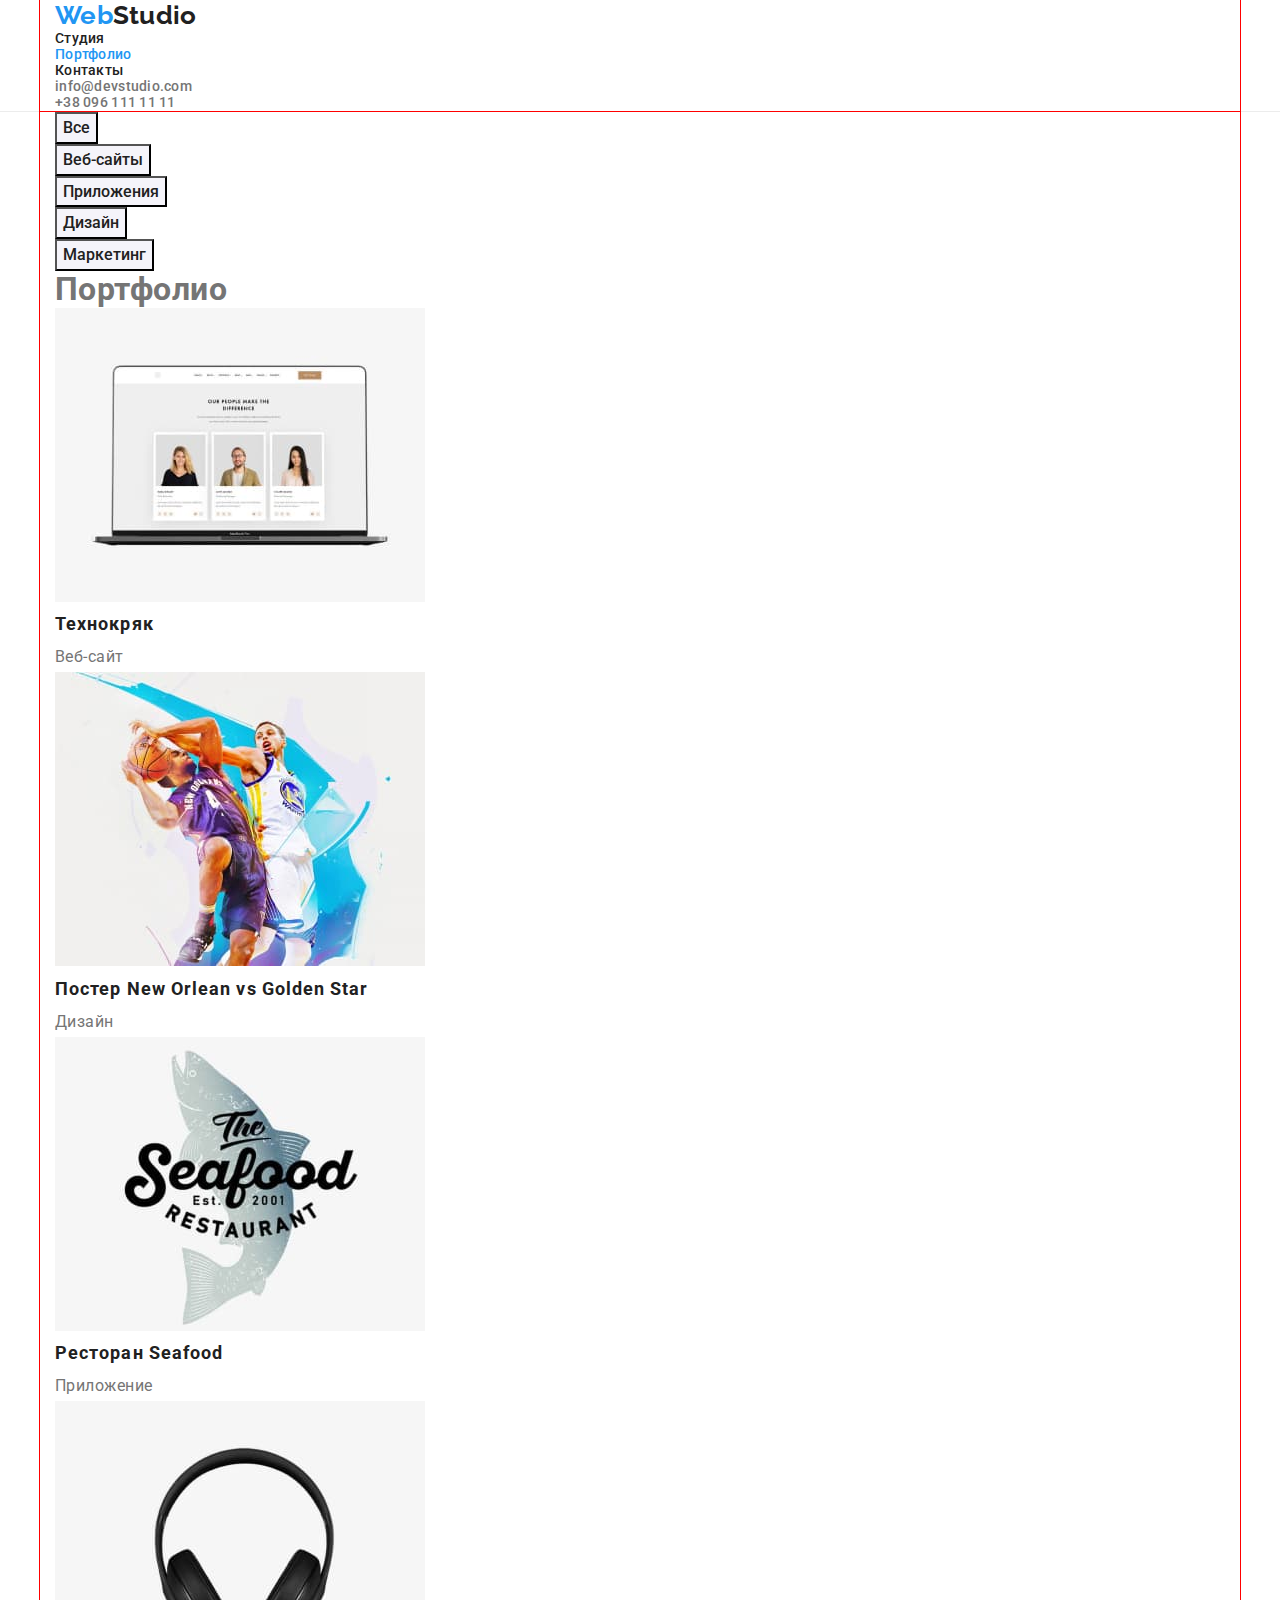
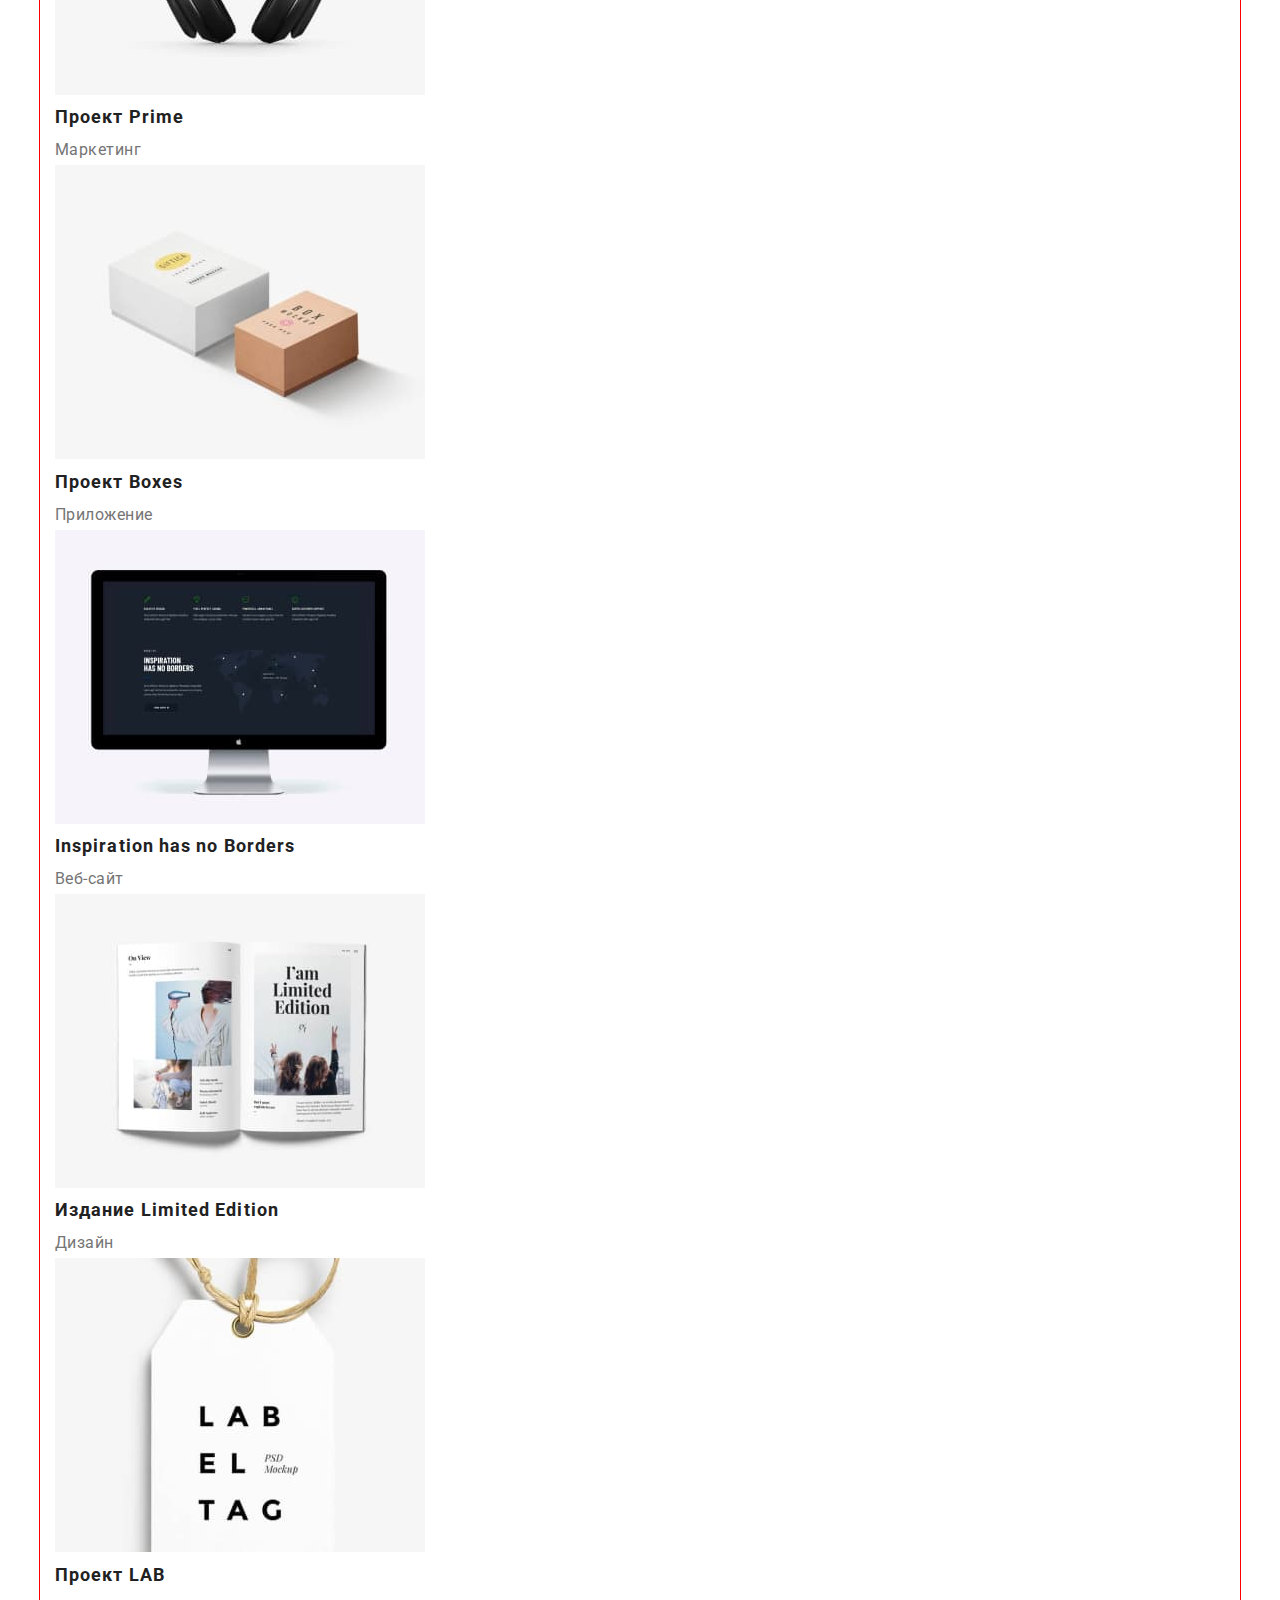
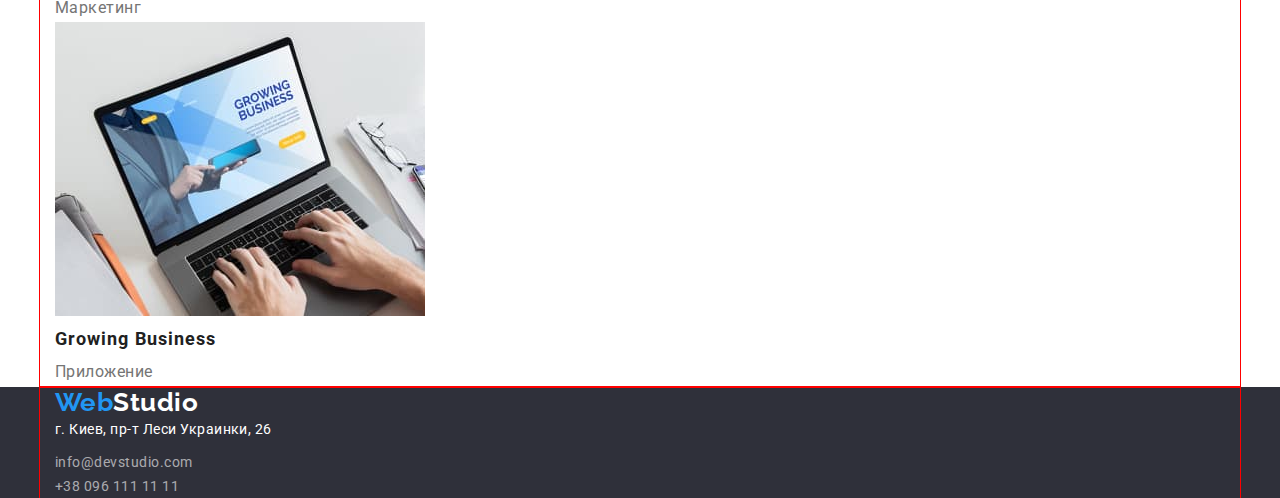
==== portfolio.html @ 559baa10 "создал репозиторий для дз 3" ====
<!DOCTYPE html>
<html lang="ru">

<head>
    <meta charset="UTF-8">
    <meta http-equiv="X-UA-Compatible" content="IE=edge">
    <meta name="viewport" content="width=device-width, initial-scale=1.0">
    <title>WebStudio</title>
    <link href="https://fonts.googleapis.com/css2?family=Raleway:wght@700&family=Roboto:wght@400;500;700;900&display=swap"
        rel="stylesheet" />
    <link rel="stylesheet" href="https://cdnjs.cloudflare.com/ajax/libs/modern-normalize/1.1.0/modern-normalize.min.css" />
    <link rel="stylesheet" href="./css/styles.css">
</head>

<body>
    <!-- Шапка страницы -->
    <header class="page-header">
        <div class="conteiner">
        <a href="./index.html" class="header__link--logo"><span class="color__text--logo">Web</span>Studio</a>
        <nav>
            <ul class="header-nav list">
                <li class="header-item"><a class="link" href="./index.html">Студия</a></li>
                <li class="header-item"><a class="link current" href="./portfolio.html">Портфолио</a></li>
                <li class="header-item"><a class="link" href="">Контакты</a></li>
            </ul>
        </nav>
        <ul class="contact list">
            <li><a class="link" href="mailto:info@devstudio.com">info@devstudio.com</a></li>
            <li><a class="link" href="tel+380961111111">+38 096 111 11 11</a></li>
        </ul>
        </div>
    </header>
    <!-- Уникальный контент страницы -->
    <main>
        <section class="project-filter">
            <div class="conteiner">
            <ul class="filter-button list">
                <li><button type="button">Все</button></li>
                <li><button type="button">Веб-сайты</button></li>
                <li><button type="button">Приложения</button></li>
                <li><button type="button">Дизайн</button></li>
                <li><button type="button">Маркетинг</button></li>
            </ul>
            <ul class="project-cards list">
                <!--Скрытый заголовок-->
                <h1 class="hidden-title">Портфолио</h1>
                <li>
                    <a class="project-card-link" href="//"><img src="./images/portfolio/img.jpg" alt="ноубук и фото сотрудников" width="370"/>
                    <h2 class="project-cards-title">Технокряк</h2>
                    <p class="project-cards-text">Веб-сайт</p>
                    </a>
                </li>
                <li>
                    <a class="project-card-link" href="//"><img src="./images/portfolio/img-2.jpg" alt="баскетбольный мяч и игроки" width="370"/>
                    <h2 class="project-cards-title">Постер New Orlean vs Golden Star</h2>
                    <p class="project-cards-text">Дизайн</p>
                    </a>
                </li>
                <li>
                    <a class="project-card-link" href="//"><img src="./images/portfolio/img-3.jpg" alt="Рыба и текст" width="370" />
                    <h2 class="project-cards-title">Ресторан Seafood</h2>
                    <p class="project-cards-text">Приложение</p>
                    </a>
                </li>
                <li>
                    <a class="project-card-link" href="//"><img src="./images/portfolio/img-4.jpg" alt="Наушники" width="370" />
                    <h2 class="project-cards-title">Проект Prime</h2>
                    <p class="project-cards-text">Маркетинг</p>
                    </a>
                </li>
                <li>
                    <a class="project-card-link" href="//"><img src="./images/portfolio/img-5.jpg" alt="Белая и коричневая коробки" width="370" />
                    <h2 class="project-cards-title">Проект Boxes</h2>
                    <p class="project-cards-text">Приложение</p>
                    </a>
                </li>
                <li>
                    <a class="project-card-link" href="//"><img src="./images/portfolio/img-6.jpg" alt="Моноблок" width="370" />
                    <h2 class="project-cards-title">Inspiration has no Borders</h2>
                    <p class="project-cards-text">Веб-сайт</p>
                    </a>
                </li>
                <li>
                    <a class="project-card-link" href="//"><img src="./images/portfolio/img-7.jpg" alt="Журнал" width="370" />
                    <h2 class="project-cards-title">Издание Limited Edition</h2>
                    <p class="project-cards-text">Дизайн</p>
                    </a>
                </li>
                <li>
                    <a class="project-card-link" href="//"><img src="./images/portfolio/img-8.jpg" alt="Бирка" width="370" />
                    <h2 class="project-cards-title">Проект LAB</h2>
                    <p class="project-cards-text">Маркетинг</p>
                    </a>
                </li>
                <li>
                    <a class="project-card-link" href="//"><img src="./images/portfolio/img-9.jpg" alt="Человек работает за ноутбуком" width="370" />
                    <h2 class="project-cards-title">Growing Business</h2>
                    <p class="project-cards-text">Приложение</p>
                    </a>
                </li>
                </ul>
            </div>
        </section>
    </main>
    <!-- Подвал страницы -->
    <footer class="page-footer">
        <div class="conteiner">
        <a href="/" class="footer__link--logo"><span class="color__text--logo">Web</span>Studio</a>
        <address>
            <ul class="footer-contact list">
                <li><p class="footer-text">г. Киев, пр-т Леси Украинки, 26</p></li>
                <li><a class="link" href="mailto:info@devstudio.com">info@devstudio.com</a></li>
                <li><a class="link" href="tel+380961111111">+38 096 111 11 11</a></li>
            </ul>
            </div>
        </address>
    </footer>
</body>

</html>
---- css/styles.css ----
ul {
  padding: 0px;
  margin: 0px;
}
h1,
h2,
h3,
h4,
h5,
h6 {
  padding: 0px;
  margin: 0px;
}
p {
  padding: 0px;
  margin: 0px;
}
:root {
  --primery-text-color: #757575;
  --title-text-color: #212121;
  --accent-color: #2196f3;
  --hero-footer-bcg-color: #2f303a;
  --primery-bcg-color: #ffffff;
  --employees-bcg-color: #f5f4fa;
  --footer-contact-color: rgba(255, 255, 255, 0.6);
  --hero-button-hover-color: #188ce8;
}

.list {
  list-style: none;
}
/* Контейнер Центровочный */
.conteiner {
  margin-right: auto;
  margin-left: auto;
  width: 1200px;
  outline: 1px solid red;
  padding-right: 15px;
  padding-left: 15px;
}

/* Body */
body {
  color: var(--primery-text-color);
  background-color: var(--primery-bcg-color);
  font-family: "Roboto", sans-serif;
  letter-spacing: 0.03em;
}
/* Хедер */
.page-header {
  font-weight: 500;
  font-size: 14px;
  line-height: 1.14;
  letter-spacing: 0.02em;
  border-bottom: 1px solid #ececec;
}

/* Логотип */
.header__link--logo {
  color: var(--title-text-color);
  font-family: "Raleway", sans-serif;
  font-weight: 700;
  font-size: 26px;
  line-height: 1.19;
  text-decoration: none;
}

.color__text--logo {
  color: var(--accent-color);
}
.header__link--logo:hover,
.header__link--logo:focus {
  color: var(--accent-color);
}

/* Навигация сайта */

.header-nav .link {
  color: var(--title-text-color);
  text-decoration: none;
}

.header-nav .link:hover,
.header-nav .link:focus,
.header-nav .current {
  color: var(--accent-color);
}

/* Контакты */
.contact .link {
  color: var(--primery-text-color);
  text-decoration: none;
}

.contact .link:hover,
.contact .link:focus {
  color: var(--accent-color);
}

/* Секция Герой */
.hero {
  background-color: var(--hero-footer-bcg-color);
  text-align: center;
  padding-top: 200px;
  padding-bottom: 280px;
}

.hero-title {
  color: var(--primery-bcg-color);
  font-weight: 900;
  font-size: 44px;
  line-height: 1.36;
  letter-spacing: 0.06em;
  text-transform: uppercase;
  text-align: center;
  outline: 1px solid red;
  margin-top: 0;
  margin-bottom: 0;
  max-width: 696px;
  margin: 0 auto;
  margin-bottom: 30px;
}

/* Кнопка в Герое */
.hero-button {
  color: var(--primery-bcg-color);
  background-color: var(--accent-color);
  font-family: inherit;
  font-weight: 700;
  font-size: 16px;
  line-height: 1.87;
  letter-spacing: 0.06em;
}

.hero-button:hover,
.hero-button:focus {
  background-color: var(--hero-button-hover-color);
}

/* Секция наши преимущества  */
.advantage {
  color: var(--primery-text-color);
  background-color: var(--primery-bcg-color);
  padding-top: 94px;
  padding-bottom: 94px;
  outline: 2px solid tomato;
}

.advantage-hidden {
  display: none;
}

.advantage-title {
  color: var(--title-text-color);
  font-weight: 700;
  font-size: 14px;
  line-height: 1.14;
  text-transform: uppercase;
  margin-bottom: 10px;
}

.advantage-text {
  font-family: Roboto;
  font-size: 14px;
  line-height: 1.71;
}
/* Секция примеры работ */
.work-example {
  color: var(--primery-text-color);
  background-color: var(--primery-bcg-color);
  outline: 2px solid tomato;
  padding-top: 94px;
  padding-bottom: 94px;
}

.work-example-title {
  color: var(--title-text-color);
  font-weight: 700;
  font-size: 36px;
  line-height: 1.16;
  text-align: center;
  margin-bottom: 50px;
}

/* Секция сотрудники */
.employees {
  color: var(--primery-text-color);
  background-color: var(--employees-bcg-color);
  padding-top: 94px;
  padding-bottom: 94px;
  outline: 2px solid yellowgreen;
}
.employees-title {
  color: var(--title-text-color);
  font-weight: 700;
  font-size: 36px;
  line-height: 1.16;
  text-align: center;
  margin-bottom: 50px;
}
.card-title {
  color: var(--title-text-color);
  font-weight: 500;
  font-size: 16px;
  line-height: 1.18;
  text-align: center;
  margin-bottom: 10px;
}
.card-text {
  font-size: 16px;
  line-height: 1.18;
  text-align: center;
}

/* Футер */
.page-footer {
  color: var(--primery-bcg-color);
  background-color: var(--hero-footer-bcg-color);
}

.footer__link--logo {
  color: var(--primery-bcg-color);
  font-family: "Raleway", sans-serif;
  font-weight: 700;
  font-size: 26px;
  line-height: 1.19;
  text-decoration: none;
}
.footer__link--logo:hover,
.footer__link--logo:focus {
  color: var(--accent-color);
}

.footer-contact .link {
  color: var(--footer-contact-color);
  text-decoration: none;
  font-style: normal;
  font-family: Roboto;
  font-size: 14px;
  line-height: 1.71;
}

.footer-contact .link:hover,
.footer-contact .link:focus {
  color: var(--accent-color);
}
.footer-text {
  font-size: 14px;
  line-height: 1.71;
  font-style: normal;
  margin-bottom: 9px;
}

/* Portfolio */

.project-cards-title {
  color: var(--title-text-color);
  font-weight: 700;
  font-size: 18px;
  line-height: 2;
  letter-spacing: 0.06em;
}

.project-cards-text {
  color: var(--primery-text-color);
  font-size: 16px;
  line-height: 1.87;
}

.project-card-link {
  text-decoration: none;
}

/* Стидизация кнопки */
button {
  color: var(--title-text-color);
  background-color: var(--employees-bcg-color);
  font-family: inherit;
  font-weight: 500;
  font-size: 16px;
  line-height: 1.62;
  text-align: center;
  cursor: pointer;
}

button:hover,
button:focus {
  color: var(--primery-bcg-color);
  background-color: var(--accent-color);
}
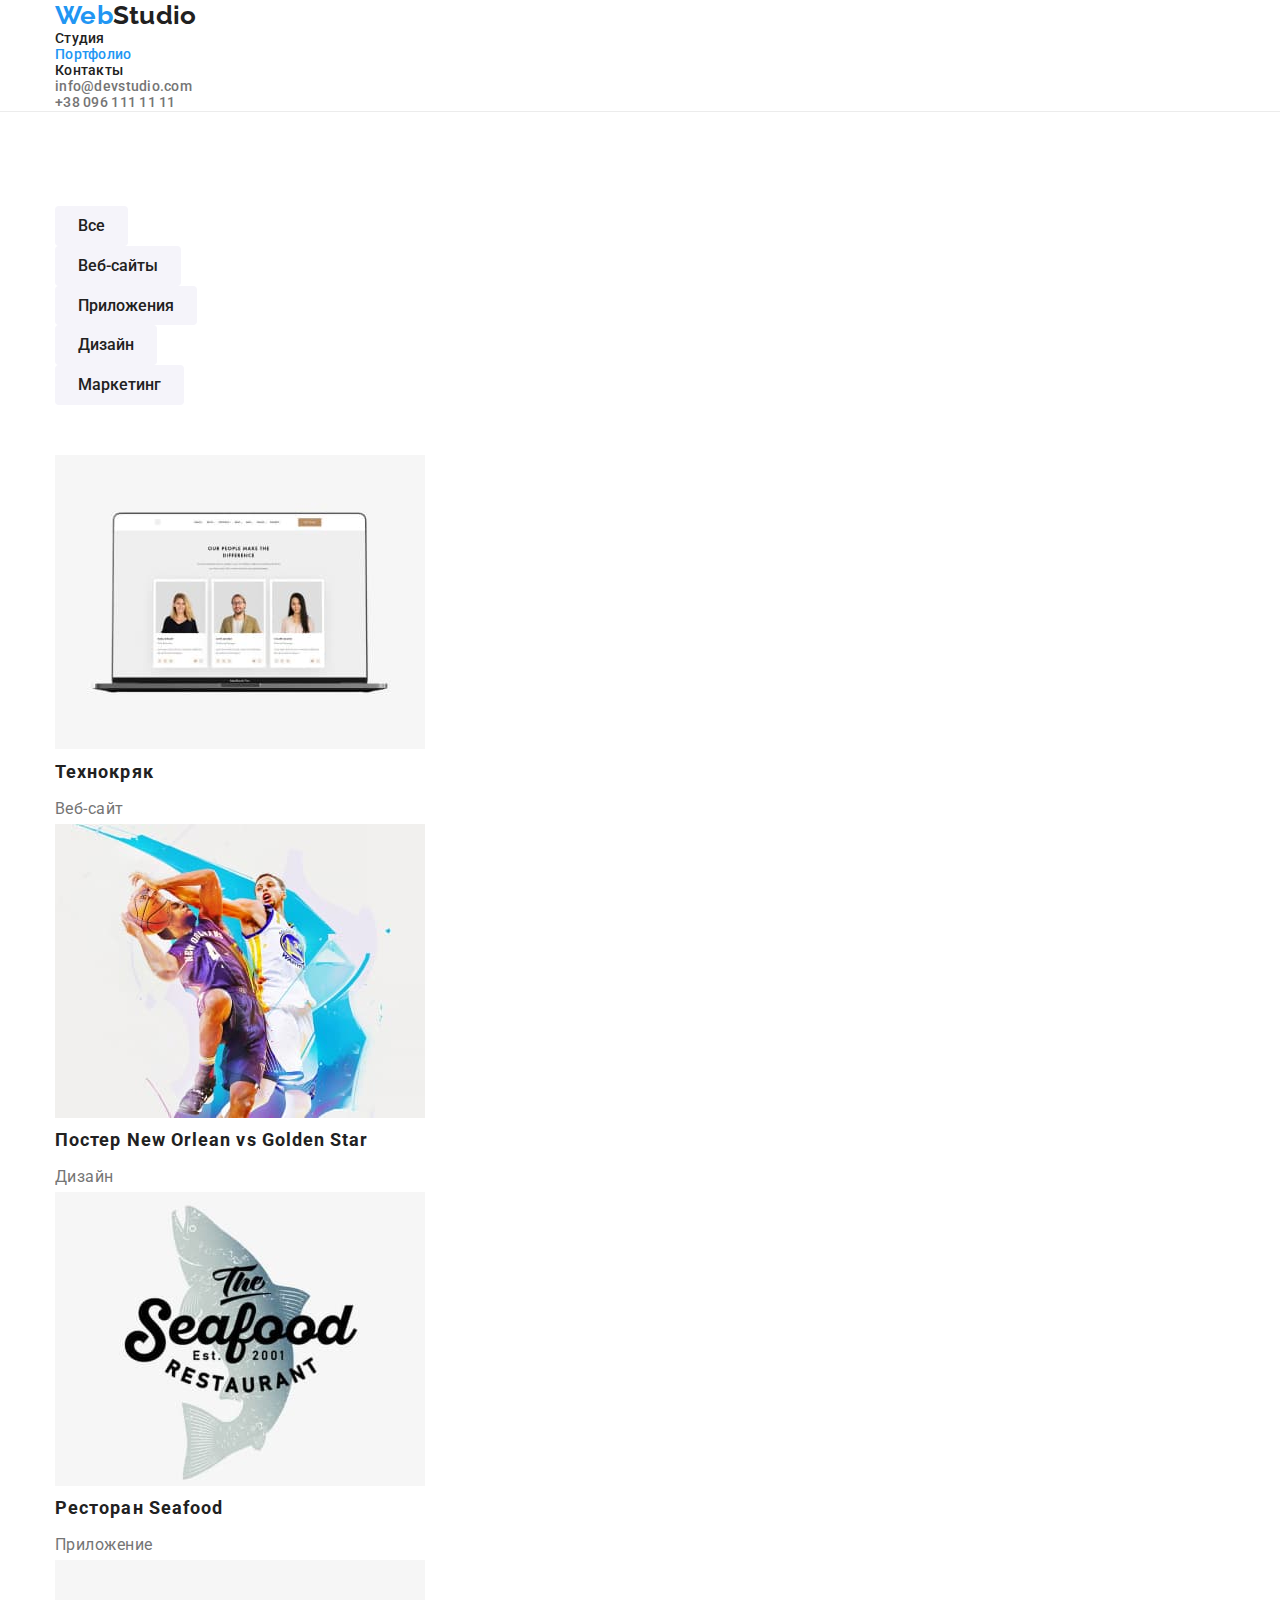
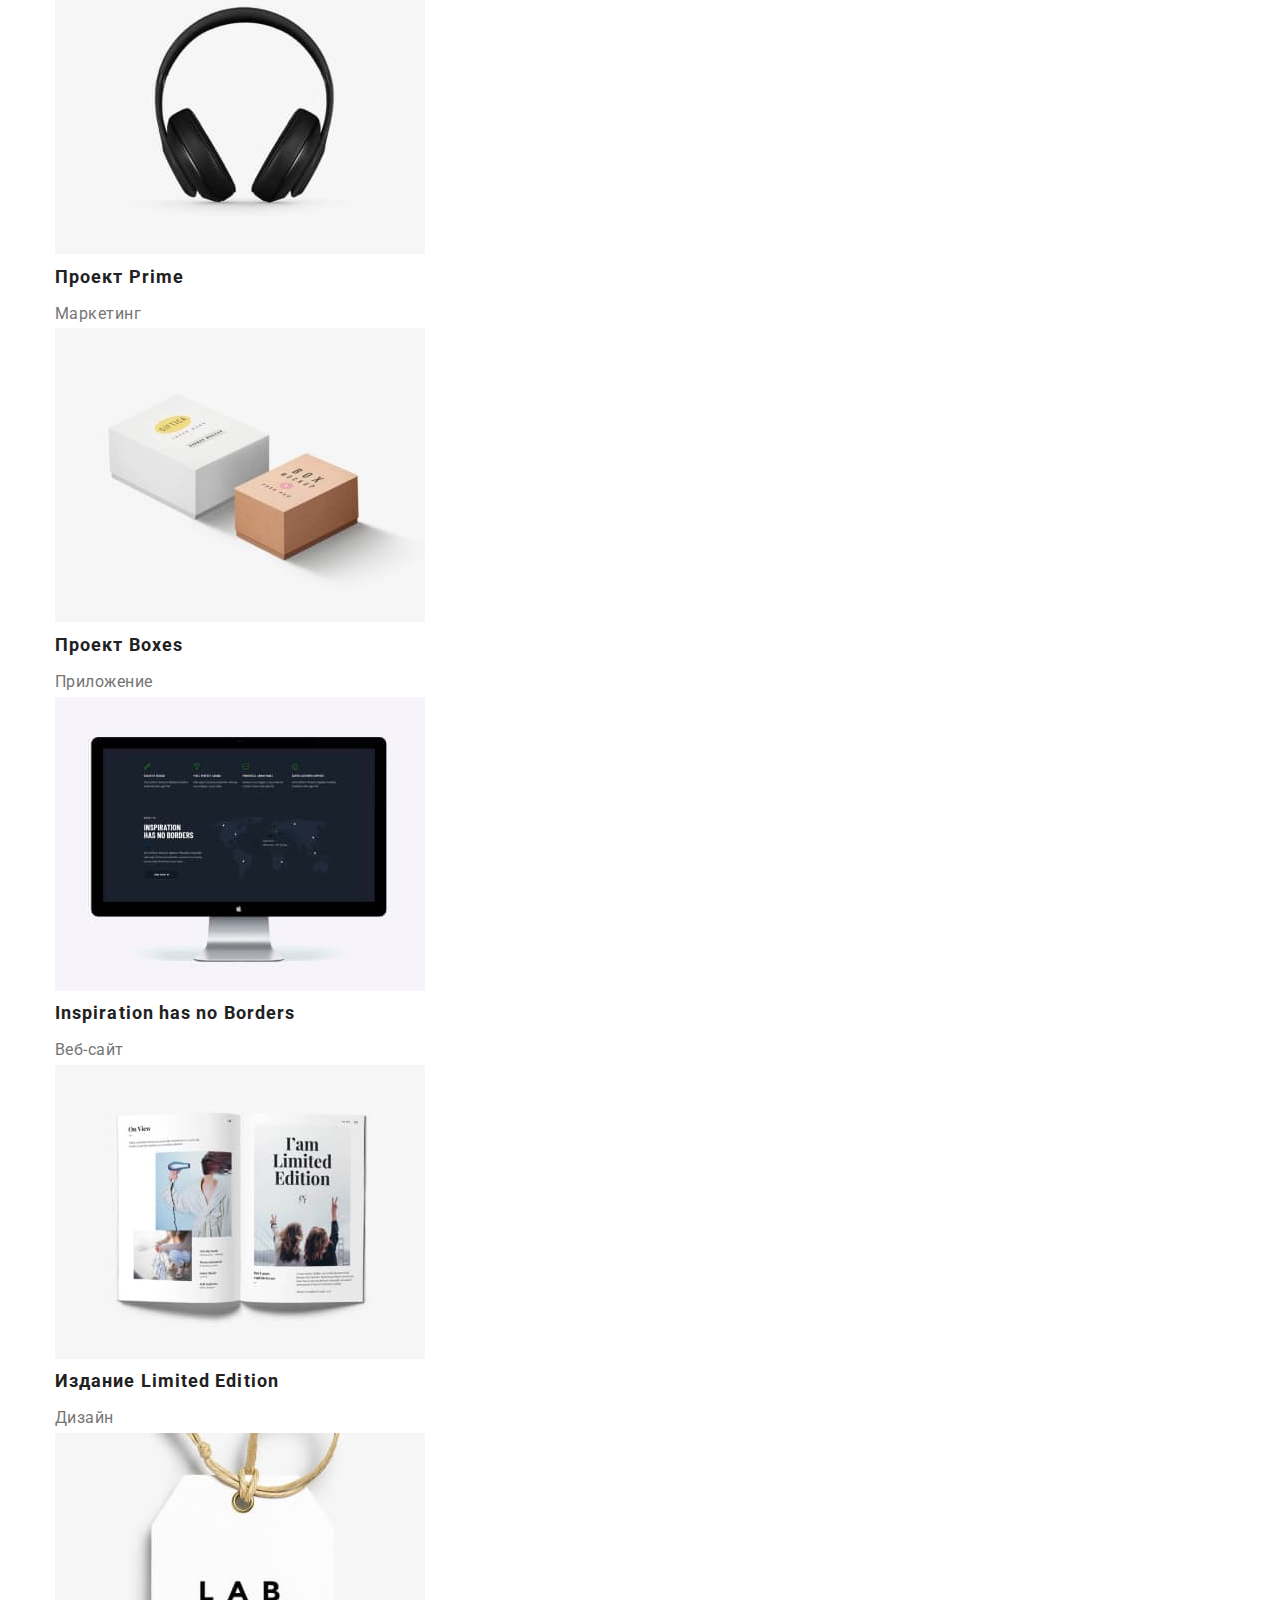
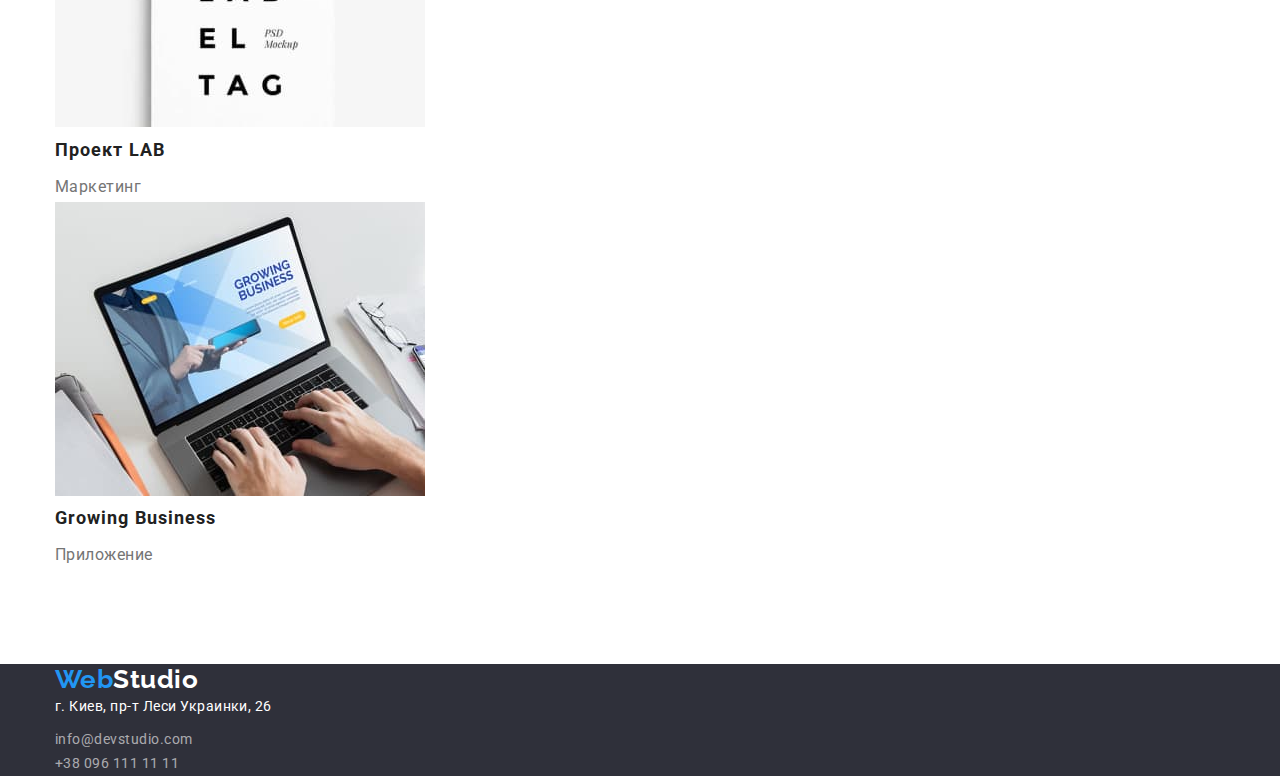
==== commit b0e07f70: "добавил файлы из дз2" ====
--- a/portfolio.html
+++ b/portfolio.html
@@ -33,7 +33,7 @@
     <!-- Уникальный контент страницы -->
     <main>
         <section class="project-filter">
-            <div class="conteiner">
+            <div class="conteiner section">
             <ul class="filter-button list">
                 <li><button type="button">Все</button></li>
                 <li><button type="button">Веб-сайты</button></li>
@@ -45,67 +45,76 @@
                 <!--Скрытый заголовок-->
                 <h1 class="hidden-title">Портфолио</h1>
                 <li>
-                    <a class="project-card-link" href="//"><img src="./images/portfolio/img.jpg" alt="ноубук и фото сотрудников" width="370"/>
-                    <h2 class="project-cards-title">Технокряк</h2>
-                    <p class="project-cards-text">Веб-сайт</p>
+                    <a class="project-card-link" href="//">
+                        <img src="./images/portfolio/img.jpg" alt="ноубук и фото сотрудников" width="370"/>
+                        <h2 class="project-cards-title">Технокряк</h2>
+                        <p class="project-cards-text">Веб-сайт</p>
                     </a>
                 </li>
                 <li>
-                    <a class="project-card-link" href="//"><img src="./images/portfolio/img-2.jpg" alt="баскетбольный мяч и игроки" width="370"/>
-                    <h2 class="project-cards-title">Постер New Orlean vs Golden Star</h2>
-                    <p class="project-cards-text">Дизайн</p>
+                    <a class="project-card-link" href="//">
+                        <img src="./images/portfolio/img-2.jpg" alt="баскетбольный мяч и игроки" width="370"/>
+                        <h2 class="project-cards-title">Постер New Orlean vs Golden Star</h2>
+                        <p class="project-cards-text">Дизайн</p>
                     </a>
                 </li>
                 <li>
-                    <a class="project-card-link" href="//"><img src="./images/portfolio/img-3.jpg" alt="Рыба и текст" width="370" />
+                    <a class="project-card-link" href="//">
+                    <img src="./images/portfolio/img-3.jpg" alt="Рыба и текст" width="370" />
                     <h2 class="project-cards-title">Ресторан Seafood</h2>
                     <p class="project-cards-text">Приложение</p>
                     </a>
                 </li>
                 <li>
-                    <a class="project-card-link" href="//"><img src="./images/portfolio/img-4.jpg" alt="Наушники" width="370" />
+                    <a class="project-card-link" href="//">
+                    <img src="./images/portfolio/img-4.jpg" alt="Наушники" width="370" />
                     <h2 class="project-cards-title">Проект Prime</h2>
                     <p class="project-cards-text">Маркетинг</p>
                     </a>
                 </li>
                 <li>
-                    <a class="project-card-link" href="//"><img src="./images/portfolio/img-5.jpg" alt="Белая и коричневая коробки" width="370" />
-                    <h2 class="project-cards-title">Проект Boxes</h2>
-                    <p class="project-cards-text">Приложение</p>
+                    <a class="project-card-link" href="//">
+                        <img src="./images/portfolio/img-5.jpg" alt="Белая и коричневая коробки" width="370" /> 
+                        <h2 class="project-cards-title">Проект Boxes</h2>   
+                        <p class="project-cards-text">Приложение</p>    
                     </a>
                 </li>
                 <li>
-                    <a class="project-card-link" href="//"><img src="./images/portfolio/img-6.jpg" alt="Моноблок" width="370" />
-                    <h2 class="project-cards-title">Inspiration has no Borders</h2>
-                    <p class="project-cards-text">Веб-сайт</p>
+                    <a class="project-card-link" href="//">
+                        <img src="./images/portfolio/img-6.jpg" alt="Моноблок" width="370" />
+                        <h2 class="project-cards-title">Inspiration has no Borders</h2>
+                        <p class="project-cards-text">Веб-сайт</p>
                     </a>
                 </li>
                 <li>
-                    <a class="project-card-link" href="//"><img src="./images/portfolio/img-7.jpg" alt="Журнал" width="370" />
-                    <h2 class="project-cards-title">Издание Limited Edition</h2>
-                    <p class="project-cards-text">Дизайн</p>
+                    <a class="project-card-link" href="//">
+                        <img src="./images/portfolio/img-7.jpg" alt="Журнал" width="370" />
+                        <h2 class="project-cards-title">Издание Limited Edition</h2>
+                        <p class="project-cards-text">Дизайн</p>
                     </a>
                 </li>
                 <li>
-                    <a class="project-card-link" href="//"><img src="./images/portfolio/img-8.jpg" alt="Бирка" width="370" />
-                    <h2 class="project-cards-title">Проект LAB</h2>
-                    <p class="project-cards-text">Маркетинг</p>
+                    <a class="project-card-link" href="//">
+                        <img src="./images/portfolio/img-8.jpg" alt="Бирка" width="370" />
+                        <h2 class="project-cards-title">Проект LAB</h2>
+                        <p class="project-cards-text">Маркетинг</p>
                     </a>
                 </li>
                 <li>
-                    <a class="project-card-link" href="//"><img src="./images/portfolio/img-9.jpg" alt="Человек работает за ноутбуком" width="370" />
-                    <h2 class="project-cards-title">Growing Business</h2>
-                    <p class="project-cards-text">Приложение</p>
+                    <a class="project-card-link" href="//">
+                        <img src="./images/portfolio/img-9.jpg" alt="Человек работает за ноутбуком" width="370" />
+                        <h2 class="project-cards-title">Growing Business</h2>
+                        <p class="project-cards-text">Приложение</p>
                     </a>
                 </li>
-                </ul>
-            </div>
+            </ul>
+        </div>
         </section>
     </main>
     <!-- Подвал страницы -->
     <footer class="page-footer">
         <div class="conteiner">
-        <a href="/" class="footer__link--logo"><span class="color__text--logo">Web</span>Studio</a>
+            <a href="/" class="footer__link--logo"><span class="color__text--logo">Web</span>Studio</a>
         <address>
             <ul class="footer-contact list">
                 <li><p class="footer-text">г. Киев, пр-т Леси Украинки, 26</p></li>
--- a/css/styles.css
+++ b/css/styles.css
@@ -1,3 +1,4 @@
+/* Сброс марджинов и падингов по тегам */
 ul {
   padding: 0px;
   margin: 0px;
@@ -15,6 +16,7 @@
   padding: 0px;
   margin: 0px;
 }
+/* Переменные (var) */
 :root {
   --primery-text-color: #757575;
   --title-text-color: #212121;
@@ -26,17 +28,52 @@
   --hero-button-hover-color: #188ce8;
 }
 
+/* Сброс точек и подчеркиваний */
 .list {
   list-style: none;
 }
+
+/* Скрытый заголовки */
+.hidden-title {
+  display: none;
+}
+
+/* Стилизация кнопки */
+button {
+  color: var(--title-text-color);
+  background-color: var(--employees-bcg-color);
+  font-family: inherit;
+  font-weight: 500;
+  font-size: 16px;
+  line-height: 1.62;
+  text-align: center;
+  cursor: pointer;
+  display: inline-block;
+  padding: 6px 22px;
+  border-radius: 4px;
+  border: 1px solid transparent;
+}
+
+button:hover,
+button:focus {
+  color: var(--primery-bcg-color);
+  background-color: var(--accent-color);
+}
+
 /* Контейнер Центровочный */
 .conteiner {
   margin-right: auto;
   margin-left: auto;
   width: 1200px;
-  outline: 1px solid red;
+  /* outline: 1px solid red; */
   padding-right: 15px;
   padding-left: 15px;
+}
+
+/* Падинги для одинаковых секций */
+.section {
+  padding-top: 94px;
+  padding-bottom: 94px;
 }
 
 /* Body */
@@ -46,6 +83,7 @@
   font-family: "Roboto", sans-serif;
   letter-spacing: 0.03em;
 }
+
 /* Хедер */
 .page-header {
   font-weight: 500;
@@ -74,7 +112,6 @@
 }
 
 /* Навигация сайта */
-
 .header-nav .link {
   color: var(--title-text-color);
   text-decoration: none;
@@ -103,8 +140,11 @@
   text-align: center;
   padding-top: 200px;
   padding-bottom: 280px;
-}
-
+  max-width: 1600px;
+  margin: 0 auto;
+}
+
+/* Заголовок Героя */
 .hero-title {
   color: var(--primery-bcg-color);
   font-weight: 900;
@@ -113,7 +153,7 @@
   letter-spacing: 0.06em;
   text-transform: uppercase;
   text-align: center;
-  outline: 1px solid red;
+  /* outline: 1px solid red; */
   margin-top: 0;
   margin-bottom: 0;
   max-width: 696px;
@@ -130,6 +170,10 @@
   font-size: 16px;
   line-height: 1.87;
   letter-spacing: 0.06em;
+  padding: 10px 32px;
+  border-radius: 4px;
+  text-align: center;
+  border: 1px solid transparent;
 }
 
 .hero-button:hover,
@@ -141,15 +185,12 @@
 .advantage {
   color: var(--primery-text-color);
   background-color: var(--primery-bcg-color);
-  padding-top: 94px;
-  padding-bottom: 94px;
+  /* padding-top: 94px;
+  padding-bottom: 94px; */
   outline: 2px solid tomato;
 }
 
-.advantage-hidden {
-  display: none;
-}
-
+/* Заголовок */
 .advantage-title {
   color: var(--title-text-color);
   font-weight: 700;
@@ -158,21 +199,23 @@
   text-transform: uppercase;
   margin-bottom: 10px;
 }
-
+/* Текст в секции Наши преимущества */
 .advantage-text {
   font-family: Roboto;
   font-size: 14px;
   line-height: 1.71;
 }
+
 /* Секция примеры работ */
 .work-example {
   color: var(--primery-text-color);
   background-color: var(--primery-bcg-color);
   outline: 2px solid tomato;
-  padding-top: 94px;
-  padding-bottom: 94px;
-}
-
+  /* padding-top: 94px;
+  padding-bottom: 94px; */
+}
+
+/* Заголовок */
 .work-example-title {
   color: var(--title-text-color);
   font-weight: 700;
@@ -186,10 +229,12 @@
 .employees {
   color: var(--primery-text-color);
   background-color: var(--employees-bcg-color);
-  padding-top: 94px;
-  padding-bottom: 94px;
+  /* padding-top: 94px;
+  padding-bottom: 94px; */
   outline: 2px solid yellowgreen;
 }
+
+/* Заголовок */
 .employees-title {
   color: var(--title-text-color);
   font-weight: 700;
@@ -198,6 +243,8 @@
   text-align: center;
   margin-bottom: 50px;
 }
+
+/* Заголовок карточек сотрудников */
 .card-title {
   color: var(--title-text-color);
   font-weight: 500;
@@ -206,6 +253,8 @@
   text-align: center;
   margin-bottom: 10px;
 }
+
+/* Текст в карточках сотрудников */
 .card-text {
   font-size: 16px;
   line-height: 1.18;
@@ -218,6 +267,7 @@
   background-color: var(--hero-footer-bcg-color);
 }
 
+/* Логотип */
 .footer__link--logo {
   color: var(--primery-bcg-color);
   font-family: "Raleway", sans-serif;
@@ -226,11 +276,13 @@
   line-height: 1.19;
   text-decoration: none;
 }
+
 .footer__link--logo:hover,
 .footer__link--logo:focus {
   color: var(--accent-color);
 }
 
+/* Футер-контакты */
 .footer-contact .link {
   color: var(--footer-contact-color);
   text-decoration: none;
@@ -244,6 +296,8 @@
 .footer-contact .link:focus {
   color: var(--accent-color);
 }
+
+/* Футер текст */
 .footer-text {
   font-size: 14px;
   line-height: 1.71;
@@ -253,38 +307,27 @@
 
 /* Portfolio */
 
+/* Секция фильтр-кнопки */
+.filter-button.list {
+  margin-bottom: 50px;
+}
+
+/* Заголовок карточек проектов */
 .project-cards-title {
   color: var(--title-text-color);
   font-weight: 700;
   font-size: 18px;
   line-height: 2;
   letter-spacing: 0.06em;
-}
-
+  margin-bottom: 4px;
+}
+/* Текст карточек проектов */
 .project-cards-text {
   color: var(--primery-text-color);
   font-size: 16px;
   line-height: 1.87;
 }
-
+/* Стилизация ссылки карты проекта */
 .project-card-link {
   text-decoration: none;
 }
-
-/* Стидизация кнопки */
-button {
-  color: var(--title-text-color);
-  background-color: var(--employees-bcg-color);
-  font-family: inherit;
-  font-weight: 500;
-  font-size: 16px;
-  line-height: 1.62;
-  text-align: center;
-  cursor: pointer;
-}
-
-button:hover,
-button:focus {
-  color: var(--primery-bcg-color);
-  background-color: var(--accent-color);
-}
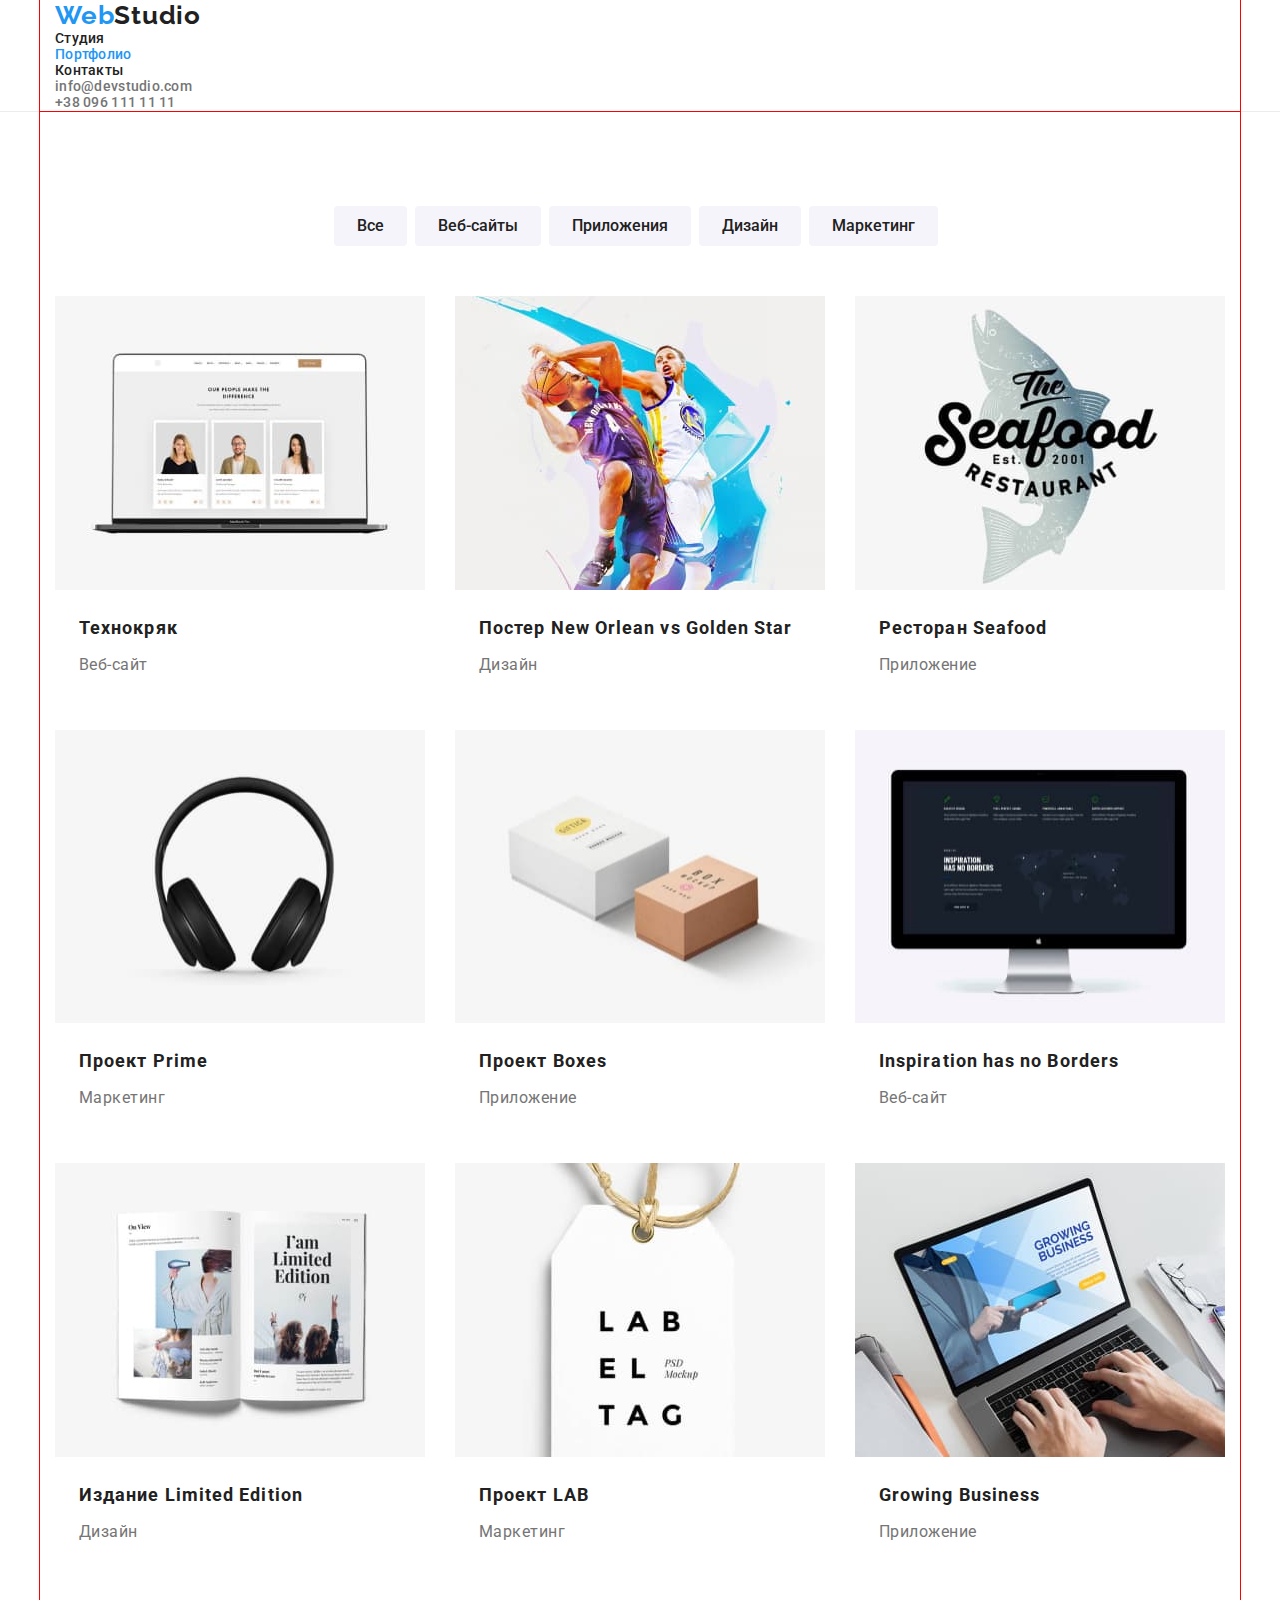
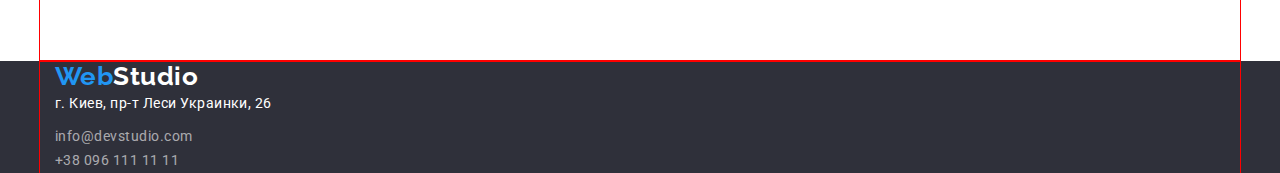
==== commit d8eaffff: "сделал сетку портфолио" ====
--- a/portfolio.html
+++ b/portfolio.html
@@ -35,76 +35,112 @@
         <section class="project-filter">
             <div class="conteiner section">
             <ul class="filter-button list">
-                <li><button type="button">Все</button></li>
-                <li><button type="button">Веб-сайты</button></li>
-                <li><button type="button">Приложения</button></li>
-                <li><button type="button">Дизайн</button></li>
-                <li><button type="button">Маркетинг</button></li>
+                <li class="item"><button type="button">Все</button></li>
+                <li class="item"><button type="button">Веб-сайты</button></li>
+                <li class="item"><button type="button">Приложения</button></li>
+                <li class="item"><button type="button">Дизайн</button></li>
+                <li class="item"><button type="button">Маркетинг</button></li>
             </ul>
             <ul class="project-cards list">
                 <!--Скрытый заголовок-->
                 <h1 class="hidden-title">Портфолио</h1>
-                <li>
+                <li class="item">
                     <a class="project-card-link" href="//">
-                        <img src="./images/portfolio/img.jpg" alt="ноубук и фото сотрудников" width="370"/>
+                        <div class="card-thumb">
+                            <img src="./images/portfolio/img.jpg" alt="ноубук и фото сотрудников" width="370"/>
+                        </div>
+                        <div class="card-content">
                         <h2 class="project-cards-title">Технокряк</h2>
                         <p class="project-cards-text">Веб-сайт</p>
+                        </div>
                     </a>
                 </li>
-                <li>
+                <li class="item">
                     <a class="project-card-link" href="//">
+                        <div class="card-thumb">
                         <img src="./images/portfolio/img-2.jpg" alt="баскетбольный мяч и игроки" width="370"/>
+                        </div>
+                        <div class="card-content">
                         <h2 class="project-cards-title">Постер New Orlean vs Golden Star</h2>
                         <p class="project-cards-text">Дизайн</p>
+                        </div>
                     </a>
                 </li>
-                <li>
+                <li class="item">
                     <a class="project-card-link" href="//">
+                        <div class="card-thumb">
                     <img src="./images/portfolio/img-3.jpg" alt="Рыба и текст" width="370" />
+                        </div>
+                        <div class="card-content">
                     <h2 class="project-cards-title">Ресторан Seafood</h2>
                     <p class="project-cards-text">Приложение</p>
+                        </div>
                     </a>
                 </li>
-                <li>
+                <li class="item">
                     <a class="project-card-link" href="//">
+                        <div class="card-thumb">
                     <img src="./images/portfolio/img-4.jpg" alt="Наушники" width="370" />
+                        </div>
+                        <div class="card-content">
                     <h2 class="project-cards-title">Проект Prime</h2>
                     <p class="project-cards-text">Маркетинг</p>
+                        </div>
                     </a>
                 </li>
-                <li>
+                <li class="item">
                     <a class="project-card-link" href="//">
+                        <div class="card-thumb">
                         <img src="./images/portfolio/img-5.jpg" alt="Белая и коричневая коробки" width="370" /> 
+                        </div>
+                        <div class="card-content">
                         <h2 class="project-cards-title">Проект Boxes</h2>   
-                        <p class="project-cards-text">Приложение</p>    
+                        <p class="project-cards-text">Приложение</p> 
+                        </div>   
                     </a>
                 </li>
-                <li>
+                <li class="item">
                     <a class="project-card-link" href="//">
+                        <div class="card-thumb">
                         <img src="./images/portfolio/img-6.jpg" alt="Моноблок" width="370" />
+                        </div>
+                        <div class="card-content">
                         <h2 class="project-cards-title">Inspiration has no Borders</h2>
                         <p class="project-cards-text">Веб-сайт</p>
+                        </div>
                     </a>
                 </li>
-                <li>
+                <li class="item">
                     <a class="project-card-link" href="//">
+                        <div class="card-thumb">
                         <img src="./images/portfolio/img-7.jpg" alt="Журнал" width="370" />
+                        </div>
+                        <div class="card-content">
                         <h2 class="project-cards-title">Издание Limited Edition</h2>
                         <p class="project-cards-text">Дизайн</p>
+                        </div>
                     </a>
                 </li>
-                <li>
+                <li class="item">
                     <a class="project-card-link" href="//">
+                        <div class="card-thumb">
                         <img src="./images/portfolio/img-8.jpg" alt="Бирка" width="370" />
+                        </div>
+                        <div class="card-content">
                         <h2 class="project-cards-title">Проект LAB</h2>
                         <p class="project-cards-text">Маркетинг</p>
+                        </div>
                     </a>
                 </li>
-                <li>
+                <li class="item">
                     <a class="project-card-link" href="//">
+                        <div class="card-thumb">
                         <img src="./images/portfolio/img-9.jpg" alt="Человек работает за ноутбуком" width="370" />
+                        </div>
+                        <div class="card-content">
                         <h2 class="project-cards-title">Growing Business</h2>
                         <p class="project-cards-text">Приложение</p>
+                        </div>
                     </a>
                 </li>
             </ul>
--- a/css/styles.css
+++ b/css/styles.css
@@ -15,6 +15,11 @@
 p {
   padding: 0px;
   margin: 0px;
+}
+img {
+  display: block;
+  max-width: 100%;
+  height: auto;
 }
 /* Переменные (var) */
 :root {
@@ -26,6 +31,7 @@
   --employees-bcg-color: #f5f4fa;
   --footer-contact-color: rgba(255, 255, 255, 0.6);
   --hero-button-hover-color: #188ce8;
+  --card-set-gap: 30px;
 }
 
 /* Сброс точек и подчеркиваний */
@@ -65,7 +71,7 @@
   margin-right: auto;
   margin-left: auto;
   width: 1200px;
-  /* outline: 1px solid red; */
+  outline: 1px solid red;
   padding-right: 15px;
   padding-left: 15px;
 }
@@ -100,6 +106,7 @@
   font-weight: 700;
   font-size: 26px;
   line-height: 1.19;
+  letter-spacing: 0.03em;
   text-decoration: none;
 }
 
@@ -155,7 +162,6 @@
   text-align: center;
   /* outline: 1px solid red; */
   margin-top: 0;
-  margin-bottom: 0;
   max-width: 696px;
   margin: 0 auto;
   margin-bottom: 30px;
@@ -174,6 +180,7 @@
   border-radius: 4px;
   text-align: center;
   border: 1px solid transparent;
+  display: inline-block;
 }
 
 .hero-button:hover,
@@ -187,9 +194,8 @@
   background-color: var(--primery-bcg-color);
   /* padding-top: 94px;
   padding-bottom: 94px; */
-  outline: 2px solid tomato;
-}
-
+  /* outline: 2px solid tomato; */
+}
 /* Заголовок */
 .advantage-title {
   color: var(--title-text-color);
@@ -201,7 +207,6 @@
 }
 /* Текст в секции Наши преимущества */
 .advantage-text {
-  font-family: Roboto;
   font-size: 14px;
   line-height: 1.71;
 }
@@ -210,7 +215,7 @@
 .work-example {
   color: var(--primery-text-color);
   background-color: var(--primery-bcg-color);
-  outline: 2px solid tomato;
+  /* outline: 2px solid tomato; */
   /* padding-top: 94px;
   padding-bottom: 94px; */
 }
@@ -231,7 +236,7 @@
   background-color: var(--employees-bcg-color);
   /* padding-top: 94px;
   padding-bottom: 94px; */
-  outline: 2px solid yellowgreen;
+  /* outline: 2px solid yellowgreen; */
 }
 
 /* Заголовок */
@@ -310,8 +315,35 @@
 /* Секция фильтр-кнопки */
 .filter-button.list {
   margin-bottom: 50px;
-}
-
+  display: flex;
+  justify-content: center;
+}
+
+.filter-button > .item:not(last-child) {
+  margin-right: 8px;
+}
+
+/* Карточки проектов */
+.project-cards {
+  display: flex;
+  flex-wrap: wrap;
+  margin-top: calc(-1 * var(--card-set-gap));
+  margin-left: calc(-1 * var(--card-set-gap));
+}
+
+.project-cards > .item {
+  flex-basis: calc(100% / 3 - var(--card-set-gap));
+  margin-top: var(--card-set-gap);
+  margin-left: var(--card-set-gap);
+}
+
+/* .card-thumb {
+  outline: 1 px sold salmon;
+} */
+
+.card-content {
+  padding: 20px 24px;
+}
 /* Заголовок карточек проектов */
 .project-cards-title {
   color: var(--title-text-color);
@@ -331,3 +363,7 @@
 .project-card-link {
   text-decoration: none;
 }
+
+/* .item * {
+  outline: 1px solid violet;
+} */
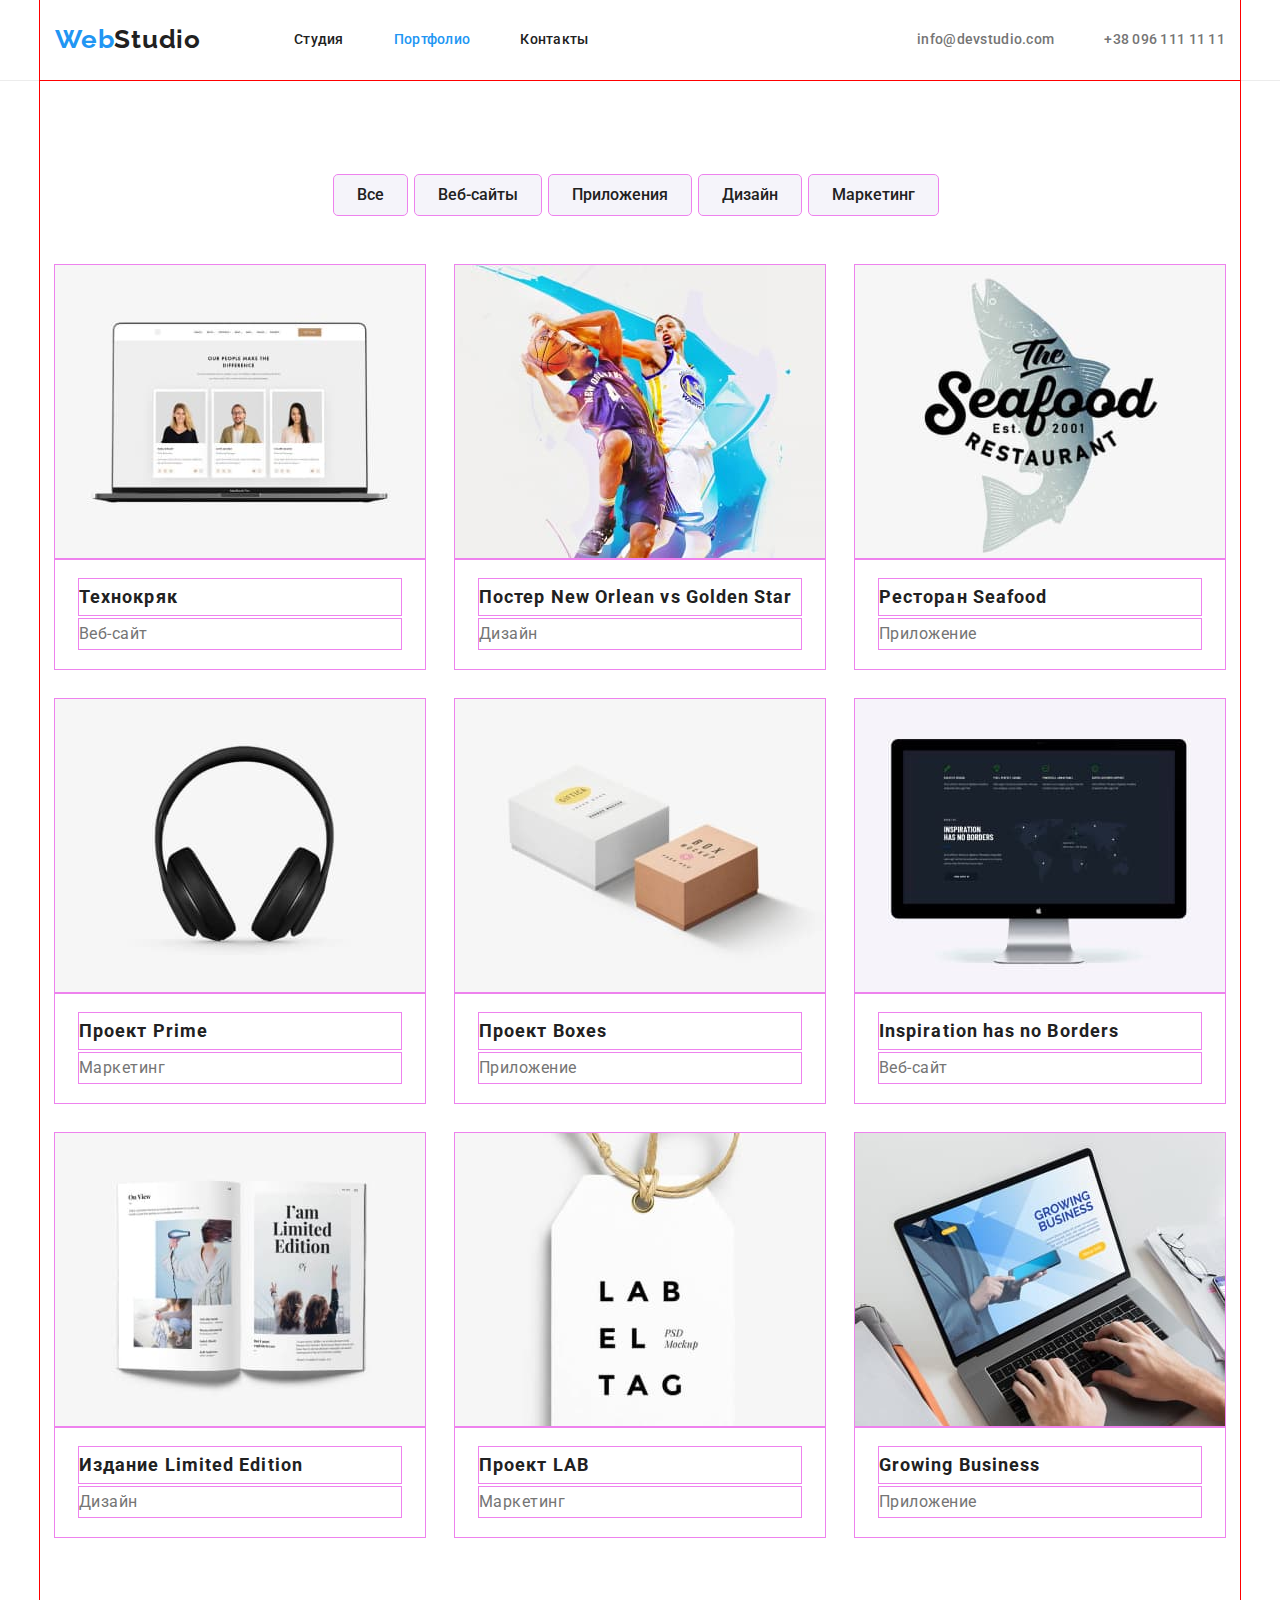
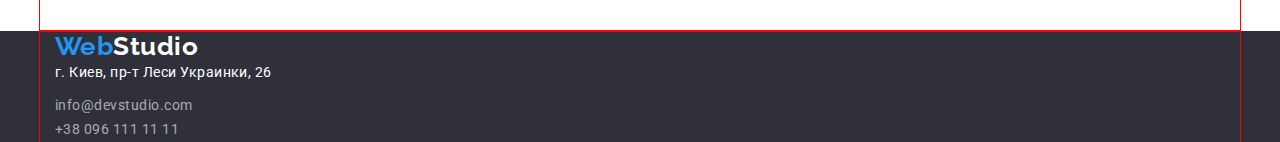
==== commit 80d2bbf2: "сделал секцию сотрудники" ====
--- a/portfolio.html
+++ b/portfolio.html
@@ -14,10 +14,10 @@
 
 <body>
     <!-- Шапка страницы -->
-    <header class="page-header">
-        <div class="conteiner">
+<header class="page-header">
+    <div class="conteiner flex-header">
         <a href="./index.html" class="header__link--logo"><span class="color__text--logo">Web</span>Studio</a>
-        <nav>
+        <nav class="site-nav">
             <ul class="header-nav list">
                 <li class="header-item"><a class="link" href="./index.html">Студия</a></li>
                 <li class="header-item"><a class="link current" href="./portfolio.html">Портфолио</a></li>
@@ -25,11 +25,11 @@
             </ul>
         </nav>
         <ul class="contact list">
-            <li><a class="link" href="mailto:info@devstudio.com">info@devstudio.com</a></li>
-            <li><a class="link" href="tel+380961111111">+38 096 111 11 11</a></li>
+            <li class="contact-item"><a class="link-item" href="mailto:info@devstudio.com">info@devstudio.com</a></li>
+            <li class="contact-item"><a class="link-item" href="tel+380961111111">+38 096 111 11 11</a></li>
         </ul>
-        </div>
-    </header>
+    </div>
+</header>
     <!-- Уникальный контент страницы -->
     <main>
         <section class="project-filter">
--- a/css/styles.css
+++ b/css/styles.css
@@ -32,6 +32,7 @@
   --footer-contact-color: rgba(255, 255, 255, 0.6);
   --hero-button-hover-color: #188ce8;
   --card-set-gap: 30px;
+  --primery-gap: 30px;
 }
 
 /* Сброс точек и подчеркиваний */
@@ -108,6 +109,10 @@
   line-height: 1.19;
   letter-spacing: 0.03em;
   text-decoration: none;
+
+  display: block;
+  padding-top: 24px;
+  padding-bottom: 25px;
 }
 
 .color__text--logo {
@@ -119,9 +124,25 @@
 }
 
 /* Навигация сайта */
+
 .header-nav .link {
   color: var(--title-text-color);
   text-decoration: none;
+  display: block;
+  padding-top: 32px;
+  padding-bottom: 32px;
+}
+.flex-header {
+  display: flex;
+  align-items: center;
+}
+.header-nav {
+  display: flex;
+  margin-left: 93px;
+}
+
+.header-nav > .header-item:not(:last-child) {
+  margin-right: 50px;
 }
 
 .header-nav .link:hover,
@@ -131,13 +152,26 @@
 }
 
 /* Контакты */
-.contact .link {
-  color: var(--primery-text-color);
-  text-decoration: none;
-}
-
-.contact .link:hover,
-.contact .link:focus {
+
+.contact {
+  display: flex;
+  margin-left: auto;
+}
+
+.contact > .contact-item:not(:last-child) {
+  margin-right: 50px;
+}
+
+.contact .link-item {
+  color: var(--primery-text-color);
+  text-decoration: none;
+  display: block;
+  padding-top: 32px;
+  padding-bottom: 32px;
+}
+
+.contact .link-item:hover,
+.contact .link-item:focus {
   color: var(--accent-color);
 }
 
@@ -239,6 +273,23 @@
   /* outline: 2px solid yellowgreen; */
 }
 
+.employees-cards {
+  display: flex;
+}
+
+.employees-cards > .card-item {
+  margin-right: var(--primery-gap);
+}
+
+.employees-cards > .card-item:last-child {
+  margin-right: 0;
+}
+
+.employees-cards-content {
+  padding-top: var(--primery-gap);
+  padding-bottom: var(--primery-gap);
+  background-color: yellow;
+}
 /* Заголовок */
 .employees-title {
   color: var(--title-text-color);
@@ -313,6 +364,7 @@
 /* Portfolio */
 
 /* Секция фильтр-кнопки */
+
 .filter-button.list {
   margin-bottom: 50px;
   display: flex;
@@ -363,7 +415,13 @@
 .project-card-link {
   text-decoration: none;
 }
-
-/* .item * {
+/* .project-filter {
+  background-color: yellow;
+} */
+
+.item * {
+  outline: 1px solid violet;
+}
+/* .card-item * {
   outline: 1px solid violet;
 } */
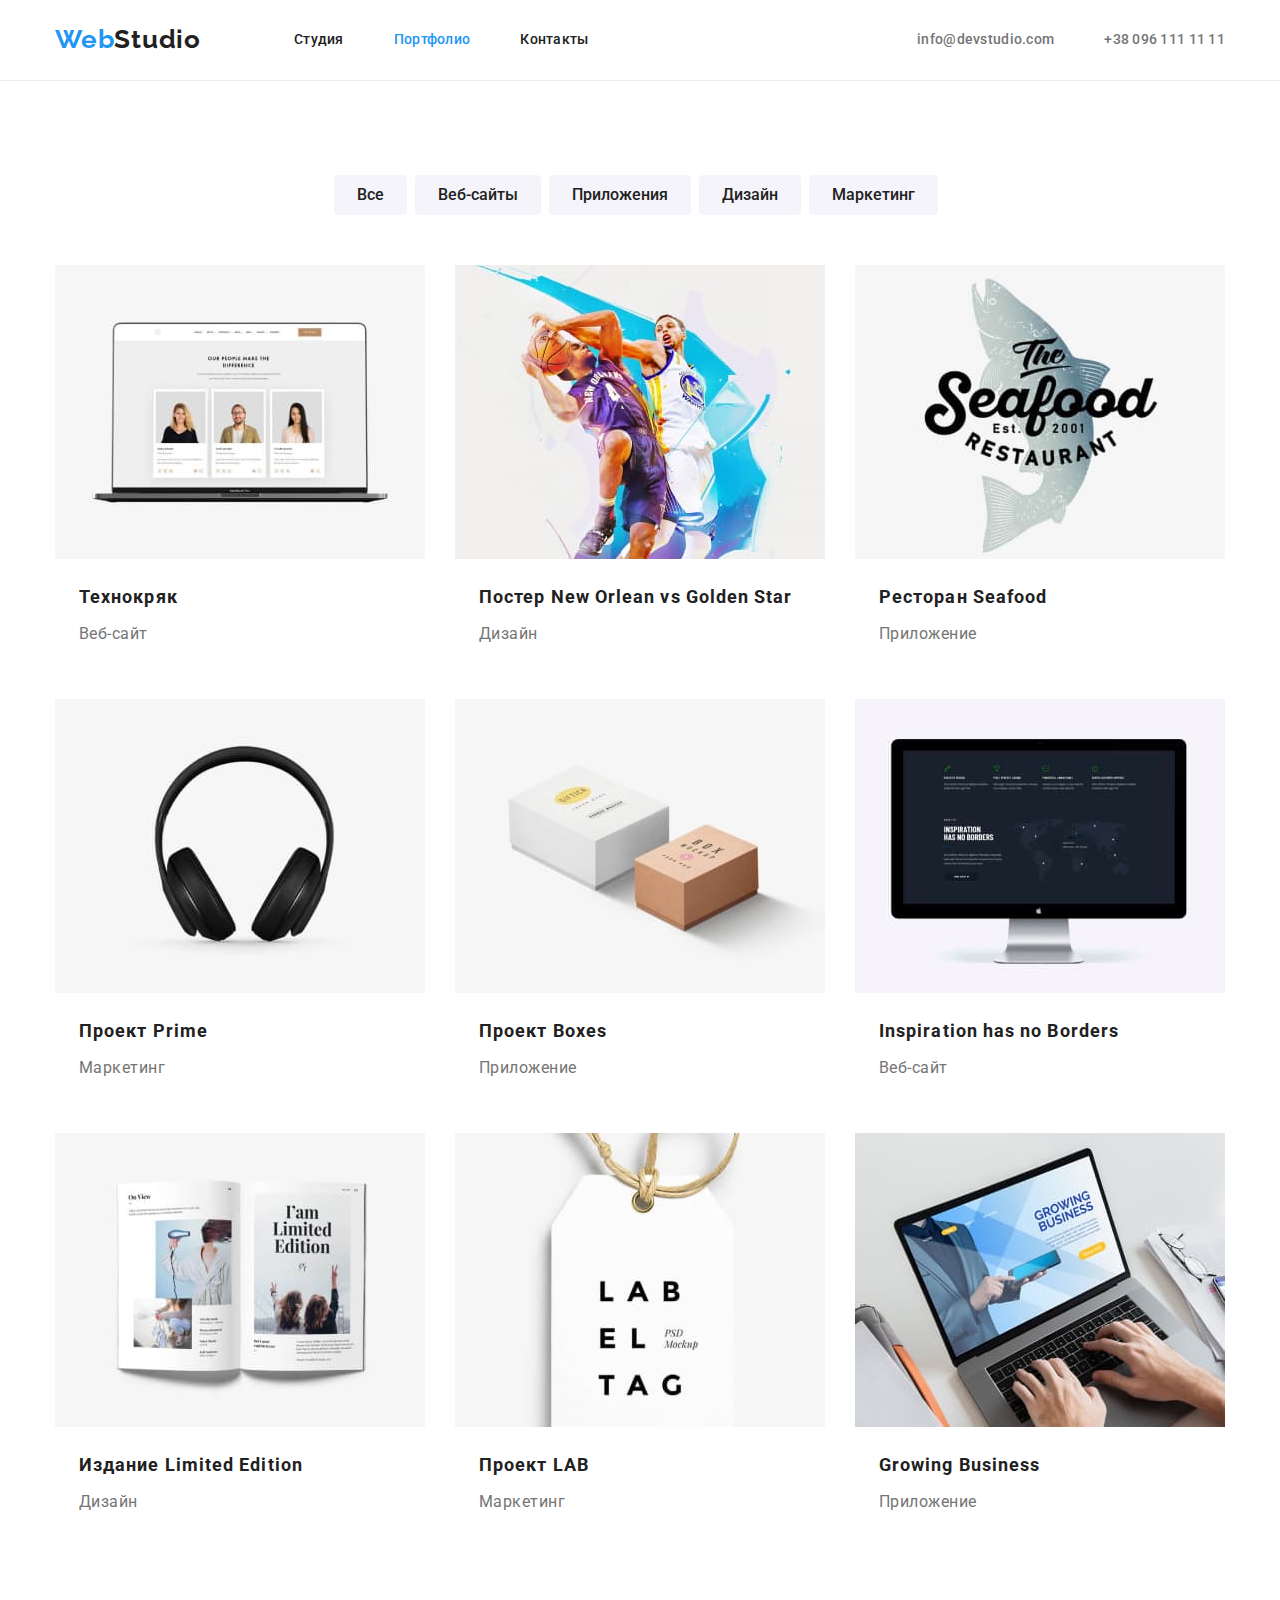
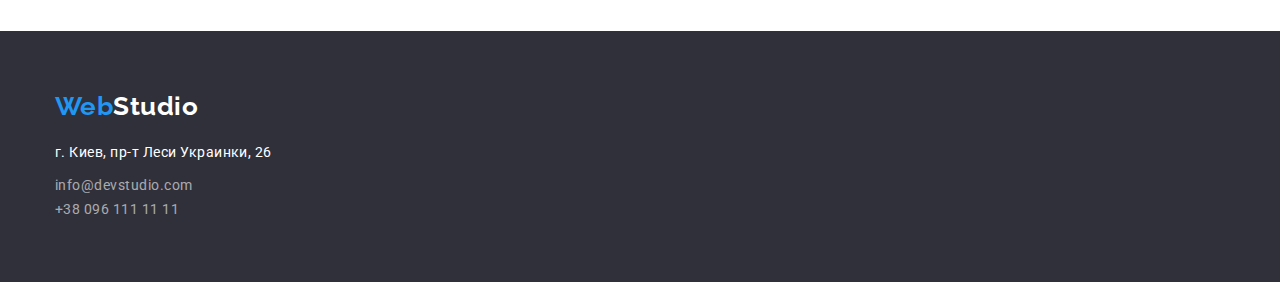
==== commit 67a9d70f: "сделал ДЗ№3" ====
--- a/portfolio.html
+++ b/portfolio.html
@@ -149,7 +149,7 @@
     </main>
     <!-- Подвал страницы -->
     <footer class="page-footer">
-        <div class="conteiner">
+        <div class="conteiner flex-footer">
             <a href="/" class="footer__link--logo"><span class="color__text--logo">Web</span>Studio</a>
         <address>
             <ul class="footer-contact list">
--- a/css/styles.css
+++ b/css/styles.css
@@ -42,6 +42,7 @@
 
 /* Скрытый заголовки */
 .hidden-title {
+  /* visibility: hidden; */
   display: none;
 }
 
@@ -54,6 +55,7 @@
   font-size: 16px;
   line-height: 1.62;
   text-align: center;
+
   cursor: pointer;
   display: inline-block;
   padding: 6px 22px;
@@ -72,7 +74,7 @@
   margin-right: auto;
   margin-left: auto;
   width: 1200px;
-  outline: 1px solid red;
+  /* outline: 1px solid red; */
   padding-right: 15px;
   padding-left: 15px;
 }
@@ -97,7 +99,13 @@
   font-size: 14px;
   line-height: 1.14;
   letter-spacing: 0.02em;
+
   border-bottom: 1px solid #ececec;
+}
+
+.flex-header {
+  display: flex;
+  align-items: center;
 }
 
 /* Логотип */
@@ -128,14 +136,12 @@
 .header-nav .link {
   color: var(--title-text-color);
   text-decoration: none;
+
   display: block;
   padding-top: 32px;
   padding-bottom: 32px;
 }
-.flex-header {
-  display: flex;
-  align-items: center;
-}
+
 .header-nav {
   display: flex;
   margin-left: 93px;
@@ -165,6 +171,7 @@
 .contact .link-item {
   color: var(--primery-text-color);
   text-decoration: none;
+
   display: block;
   padding-top: 32px;
   padding-bottom: 32px;
@@ -179,6 +186,7 @@
 .hero {
   background-color: var(--hero-footer-bcg-color);
   text-align: center;
+
   padding-top: 200px;
   padding-bottom: 280px;
   max-width: 1600px;
@@ -195,6 +203,7 @@
   text-transform: uppercase;
   text-align: center;
   /* outline: 1px solid red; */
+
   margin-top: 0;
   max-width: 696px;
   margin: 0 auto;
@@ -210,6 +219,7 @@
   font-size: 16px;
   line-height: 1.87;
   letter-spacing: 0.06em;
+
   padding: 10px 32px;
   border-radius: 4px;
   text-align: center;
@@ -226,10 +236,17 @@
 .advantage {
   color: var(--primery-text-color);
   background-color: var(--primery-bcg-color);
-  /* padding-top: 94px;
-  padding-bottom: 94px; */
-  /* outline: 2px solid tomato; */
-}
+}
+
+.advantage-list {
+  display: flex;
+  flex-basis: calc(100% / 4);
+}
+
+.advantage-list > .item:not(:last-child) {
+  margin-right: var(--primery-gap);
+}
+
 /* Заголовок */
 .advantage-title {
   color: var(--title-text-color);
@@ -237,8 +254,10 @@
   font-size: 14px;
   line-height: 1.14;
   text-transform: uppercase;
+
   margin-bottom: 10px;
 }
+
 /* Текст в секции Наши преимущества */
 .advantage-text {
   font-size: 14px;
@@ -249,9 +268,15 @@
 .work-example {
   color: var(--primery-text-color);
   background-color: var(--primery-bcg-color);
-  /* outline: 2px solid tomato; */
-  /* padding-top: 94px;
-  padding-bottom: 94px; */
+}
+
+.images-box {
+  display: flex;
+  flex-basis: calc(100% / 3);
+}
+
+.images-box > .item:not(:last-child) {
+  margin-right: var(--primery-gap);
 }
 
 /* Заголовок */
@@ -261,6 +286,7 @@
   font-size: 36px;
   line-height: 1.16;
   text-align: center;
+
   margin-bottom: 50px;
 }
 
@@ -268,27 +294,21 @@
 .employees {
   color: var(--primery-text-color);
   background-color: var(--employees-bcg-color);
-  /* padding-top: 94px;
-  padding-bottom: 94px; */
-  /* outline: 2px solid yellowgreen; */
 }
 
 .employees-cards {
   display: flex;
-}
-
-.employees-cards > .card-item {
+  flex-basis: calc(100% / 4);
+}
+
+.employees-cards > .card-item:not(:last-child) {
   margin-right: var(--primery-gap);
 }
 
-.employees-cards > .card-item:last-child {
-  margin-right: 0;
-}
-
 .employees-cards-content {
+  background-color: var(--primery-bcg-color);
   padding-top: var(--primery-gap);
   padding-bottom: var(--primery-gap);
-  background-color: yellow;
 }
 /* Заголовок */
 .employees-title {
@@ -297,6 +317,7 @@
   font-size: 36px;
   line-height: 1.16;
   text-align: center;
+
   margin-bottom: 50px;
 }
 
@@ -307,6 +328,7 @@
   font-size: 16px;
   line-height: 1.18;
   text-align: center;
+
   margin-bottom: 10px;
 }
 
@@ -323,6 +345,11 @@
   background-color: var(--hero-footer-bcg-color);
 }
 
+.flex-footer {
+  padding-top: 60px;
+  padding-bottom: 60px;
+}
+
 /* Логотип */
 .footer__link--logo {
   color: var(--primery-bcg-color);
@@ -331,6 +358,9 @@
   font-size: 26px;
   line-height: 1.19;
   text-decoration: none;
+
+  display: block;
+  margin-bottom: 20px;
 }
 
 .footer__link--logo:hover,
@@ -358,6 +388,7 @@
   font-size: 14px;
   line-height: 1.71;
   font-style: normal;
+
   margin-bottom: 9px;
 }
 
@@ -403,6 +434,7 @@
   font-size: 18px;
   line-height: 2;
   letter-spacing: 0.06em;
+
   margin-bottom: 4px;
 }
 /* Текст карточек проектов */
@@ -419,9 +451,9 @@
   background-color: yellow;
 } */
 
-.item * {
+/* .item * {
   outline: 1px solid violet;
-}
+} */
 /* .card-item * {
   outline: 1px solid violet;
 } */
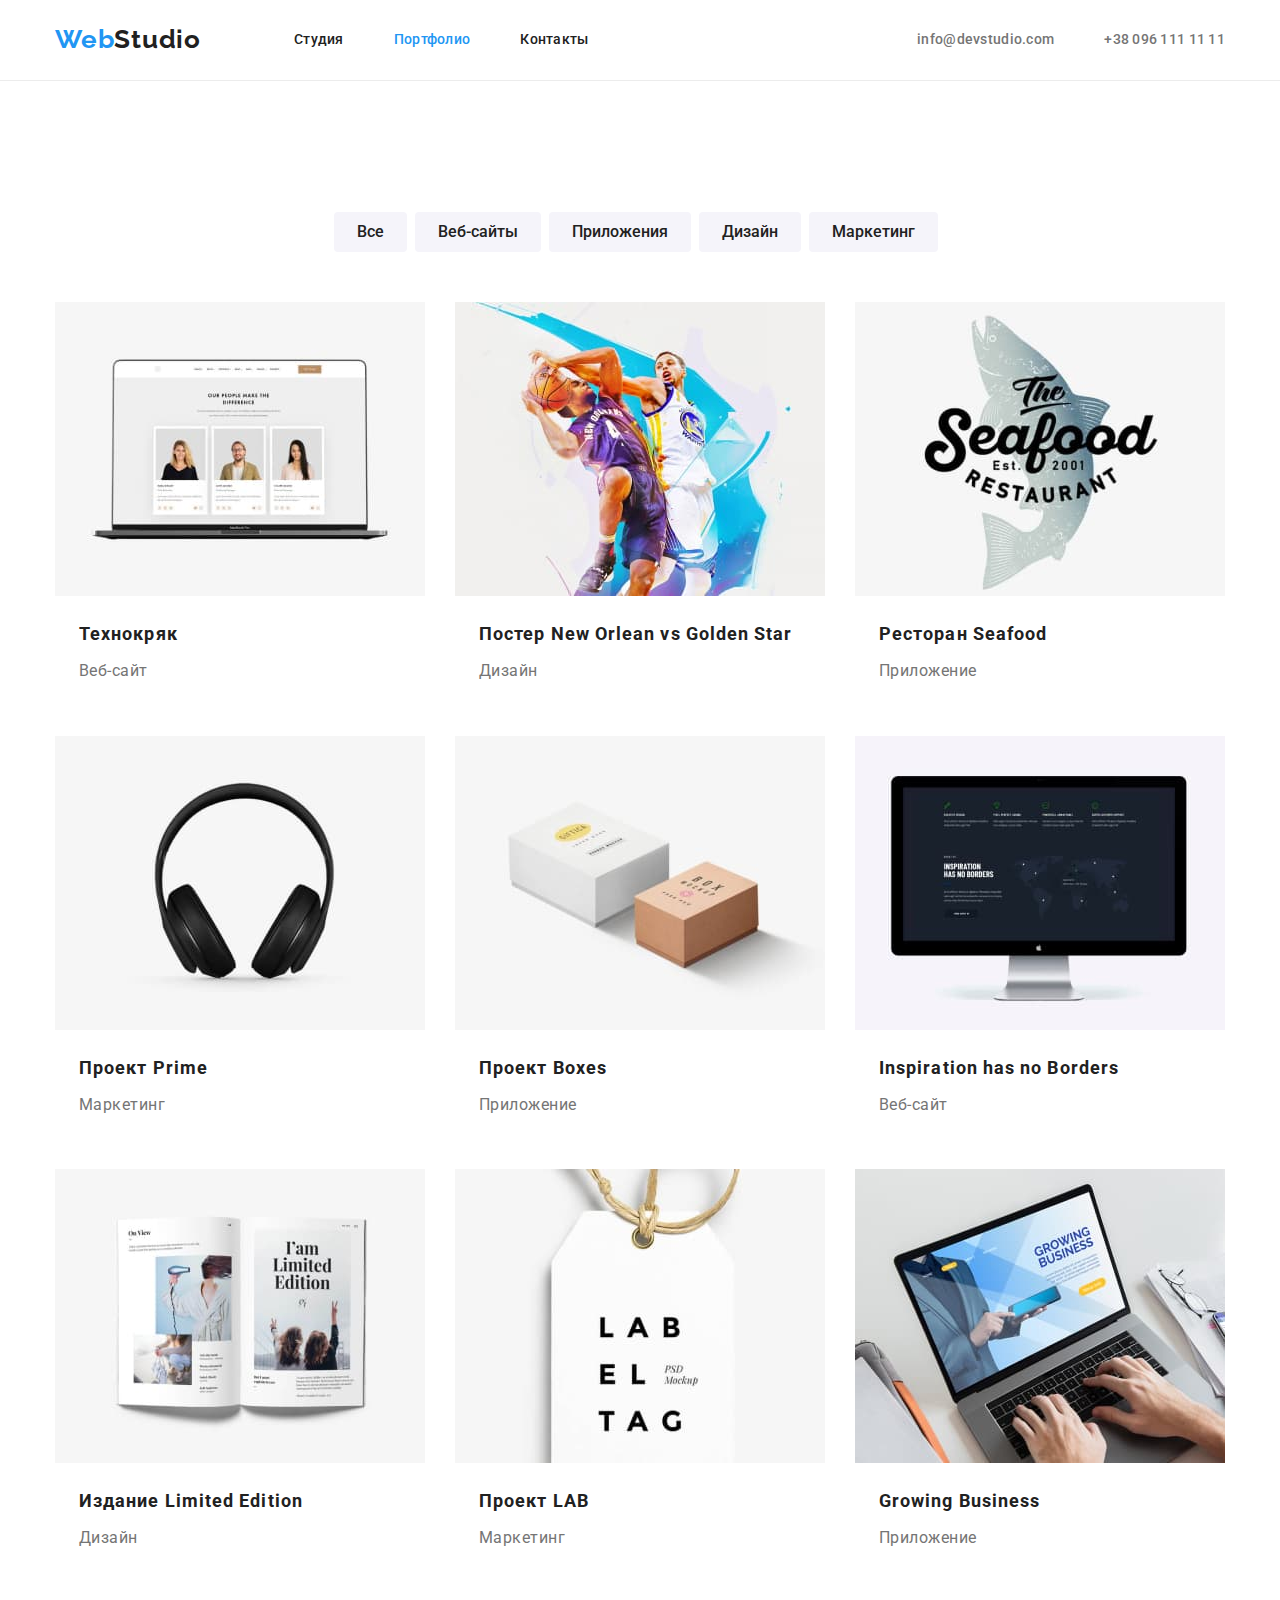
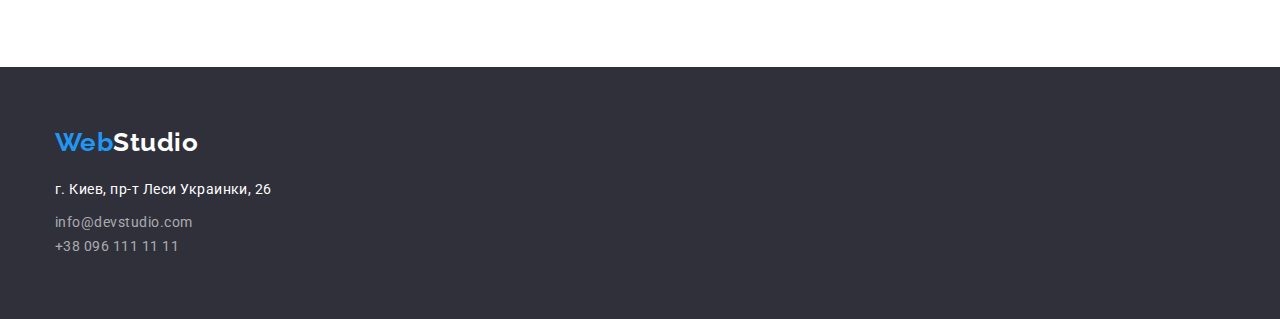
==== commit 325921bf: "подготовил 3-е дз для сдачи" ====
--- a/portfolio.html
+++ b/portfolio.html
@@ -34,6 +34,8 @@
     <main>
         <section class="project-filter">
             <div class="conteiner section">
+                <!-- Скрытый заголовок -->
+                <h1 class="hidden-title">Портфолио</h1>
             <ul class="filter-button list">
                 <li class="item"><button type="button">Все</button></li>
                 <li class="item"><button type="button">Веб-сайты</button></li>
@@ -41,105 +43,103 @@
                 <li class="item"><button type="button">Дизайн</button></li>
                 <li class="item"><button type="button">Маркетинг</button></li>
             </ul>
-            <ul class="project-cards list">
-                <!--Скрытый заголовок-->
-                <h1 class="hidden-title">Портфолио</h1>
+            <ul class="project-cards list"> 
                 <li class="item">
                     <a class="project-card-link" href="//">
                         <div class="card-thumb">
                             <img src="./images/portfolio/img.jpg" alt="ноубук и фото сотрудников" width="370"/>
                         </div>
                         <div class="card-content">
-                        <h2 class="project-cards-title">Технокряк</h2>
-                        <p class="project-cards-text">Веб-сайт</p>
+                            <h2 class="project-cards-title">Технокряк</h2>
+                            <p class="project-cards-text">Веб-сайт</p>
                         </div>
                     </a>
                 </li>
                 <li class="item">
                     <a class="project-card-link" href="//">
                         <div class="card-thumb">
-                        <img src="./images/portfolio/img-2.jpg" alt="баскетбольный мяч и игроки" width="370"/>
+                            <img src="./images/portfolio/img-2.jpg" alt="баскетбольный мяч и игроки" width="370"/>
                         </div>
                         <div class="card-content">
-                        <h2 class="project-cards-title">Постер New Orlean vs Golden Star</h2>
-                        <p class="project-cards-text">Дизайн</p>
+                            <h2 class="project-cards-title">Постер New Orlean vs Golden Star</h2>
+                            <p class="project-cards-text">Дизайн</p>
                         </div>
                     </a>
                 </li>
                 <li class="item">
                     <a class="project-card-link" href="//">
                         <div class="card-thumb">
-                    <img src="./images/portfolio/img-3.jpg" alt="Рыба и текст" width="370" />
+                            <img src="./images/portfolio/img-3.jpg" alt="Рыба и текст" width="370" />
                         </div>
                         <div class="card-content">
-                    <h2 class="project-cards-title">Ресторан Seafood</h2>
-                    <p class="project-cards-text">Приложение</p>
+                            <h2 class="project-cards-title">Ресторан Seafood</h2>
+                            <p class="project-cards-text">Приложение</p>
                         </div>
                     </a>
                 </li>
                 <li class="item">
                     <a class="project-card-link" href="//">
                         <div class="card-thumb">
-                    <img src="./images/portfolio/img-4.jpg" alt="Наушники" width="370" />
+                            <img src="./images/portfolio/img-4.jpg" alt="Наушники" width="370" />
                         </div>
                         <div class="card-content">
-                    <h2 class="project-cards-title">Проект Prime</h2>
-                    <p class="project-cards-text">Маркетинг</p>
+                            <h2 class="project-cards-title">Проект Prime</h2>
+                            <p class="project-cards-text">Маркетинг</p>
                         </div>
                     </a>
                 </li>
                 <li class="item">
                     <a class="project-card-link" href="//">
                         <div class="card-thumb">
-                        <img src="./images/portfolio/img-5.jpg" alt="Белая и коричневая коробки" width="370" /> 
+                            <img src="./images/portfolio/img-5.jpg" alt="Белая и коричневая коробки" width="370" /> 
                         </div>
                         <div class="card-content">
-                        <h2 class="project-cards-title">Проект Boxes</h2>   
-                        <p class="project-cards-text">Приложение</p> 
+                            <h2 class="project-cards-title">Проект Boxes</h2>   
+                            <p class="project-cards-text">Приложение</p> 
                         </div>   
                     </a>
                 </li>
                 <li class="item">
                     <a class="project-card-link" href="//">
                         <div class="card-thumb">
-                        <img src="./images/portfolio/img-6.jpg" alt="Моноблок" width="370" />
+                            <img src="./images/portfolio/img-6.jpg" alt="Моноблок" width="370" />
                         </div>
                         <div class="card-content">
-                        <h2 class="project-cards-title">Inspiration has no Borders</h2>
-                        <p class="project-cards-text">Веб-сайт</p>
+                            <h2 class="project-cards-title">Inspiration has no Borders</h2>
+                            <p class="project-cards-text">Веб-сайт</p>
                         </div>
                     </a>
                 </li>
                 <li class="item">
                     <a class="project-card-link" href="//">
                         <div class="card-thumb">
-                        <img src="./images/portfolio/img-7.jpg" alt="Журнал" width="370" />
+                            <img src="./images/portfolio/img-7.jpg" alt="Журнал" width="370" />
                         </div>
                         <div class="card-content">
-                        <h2 class="project-cards-title">Издание Limited Edition</h2>
-                        <p class="project-cards-text">Дизайн</p>
+                            <h2 class="project-cards-title">Издание Limited Edition</h2>
+                            <p class="project-cards-text">Дизайн</p>
                         </div>
                     </a>
                 </li>
                 <li class="item">
                     <a class="project-card-link" href="//">
                         <div class="card-thumb">
-                        <img src="./images/portfolio/img-8.jpg" alt="Бирка" width="370" />
+                            <img src="./images/portfolio/img-8.jpg" alt="Бирка" width="370" />
                         </div>
                         <div class="card-content">
-                        <h2 class="project-cards-title">Проект LAB</h2>
-                        <p class="project-cards-text">Маркетинг</p>
+                            <h2 class="project-cards-title">Проект LAB</h2>
+                            <p class="project-cards-text">Маркетинг</p>
                         </div>
                     </a>
                 </li>
                 <li class="item">
                     <a class="project-card-link" href="//">
                         <div class="card-thumb">
-                        <img src="./images/portfolio/img-9.jpg" alt="Человек работает за ноутбуком" width="370" />
+                            <img src="./images/portfolio/img-9.jpg" alt="Человек работает за ноутбуком" width="370" />
                         </div>
                         <div class="card-content">
-                        <h2 class="project-cards-title">Growing Business</h2>
-                        <p class="project-cards-text">Приложение</p>
+                            <h2 class="project-cards-title">Growing Business</h2>
+                            <p class="project-cards-text">Приложение</p>
                         </div>
                     </a>
                 </li>
--- a/css/styles.css
+++ b/css/styles.css
@@ -42,8 +42,8 @@
 
 /* Скрытый заголовки */
 .hidden-title {
-  /* visibility: hidden; */
-  display: none;
+  visibility: hidden;
+  /* display: none; */
 }
 
 /* Стилизация кнопки */
@@ -74,6 +74,7 @@
   margin-right: auto;
   margin-left: auto;
   width: 1200px;
+
   /* outline: 1px solid red; */
   padding-right: 15px;
   padding-left: 15px;
@@ -86,6 +87,7 @@
 }
 
 /* Body */
+
 body {
   color: var(--primery-text-color);
   background-color: var(--primery-bcg-color);
@@ -94,6 +96,7 @@
 }
 
 /* Хедер */
+
 .page-header {
   font-weight: 500;
   font-size: 14px;
@@ -183,6 +186,7 @@
 }
 
 /* Секция Герой */
+
 .hero {
   background-color: var(--hero-footer-bcg-color);
   text-align: center;
@@ -233,6 +237,7 @@
 }
 
 /* Секция наши преимущества  */
+
 .advantage {
   color: var(--primery-text-color);
   background-color: var(--primery-bcg-color);
@@ -240,11 +245,15 @@
 
 .advantage-list {
   display: flex;
+}
+
+.advantage-list > .item {
   flex-basis: calc(100% / 4);
-}
-
-.advantage-list > .item:not(:last-child) {
   margin-right: var(--primery-gap);
+}
+
+.advantage-list > .item:last-child {
+  margin-right: 0;
 }
 
 /* Заголовок */
@@ -265,6 +274,7 @@
 }
 
 /* Секция примеры работ */
+
 .work-example {
   color: var(--primery-text-color);
   background-color: var(--primery-bcg-color);
@@ -272,11 +282,14 @@
 
 .images-box {
   display: flex;
+}
+
+.images-box > .item {
   flex-basis: calc(100% / 3);
-}
-
-.images-box > .item:not(:last-child) {
   margin-right: var(--primery-gap);
+}
+.images-box > .item:last-child {
+  margin-right: 0;
 }
 
 /* Заголовок */
@@ -291,6 +304,7 @@
 }
 
 /* Секция сотрудники */
+
 .employees {
   color: var(--primery-text-color);
   background-color: var(--employees-bcg-color);
@@ -298,11 +312,15 @@
 
 .employees-cards {
   display: flex;
+}
+
+.employees-cards > .card-item {
   flex-basis: calc(100% / 4);
-}
-
-.employees-cards > .card-item:not(:last-child) {
   margin-right: var(--primery-gap);
+}
+
+.employees-cards > .card-item:last-child {
+  margin-right: 0;
 }
 
 .employees-cards-content {
@@ -424,9 +442,11 @@
   outline: 1 px sold salmon;
 } */
 
+/* Контент в карточках */
 .card-content {
   padding: 20px 24px;
 }
+
 /* Заголовок карточек проектов */
 .project-cards-title {
   color: var(--title-text-color);
@@ -437,12 +457,14 @@
 
   margin-bottom: 4px;
 }
+
 /* Текст карточек проектов */
 .project-cards-text {
   color: var(--primery-text-color);
   font-size: 16px;
   line-height: 1.87;
 }
+
 /* Стилизация ссылки карты проекта */
 .project-card-link {
   text-decoration: none;
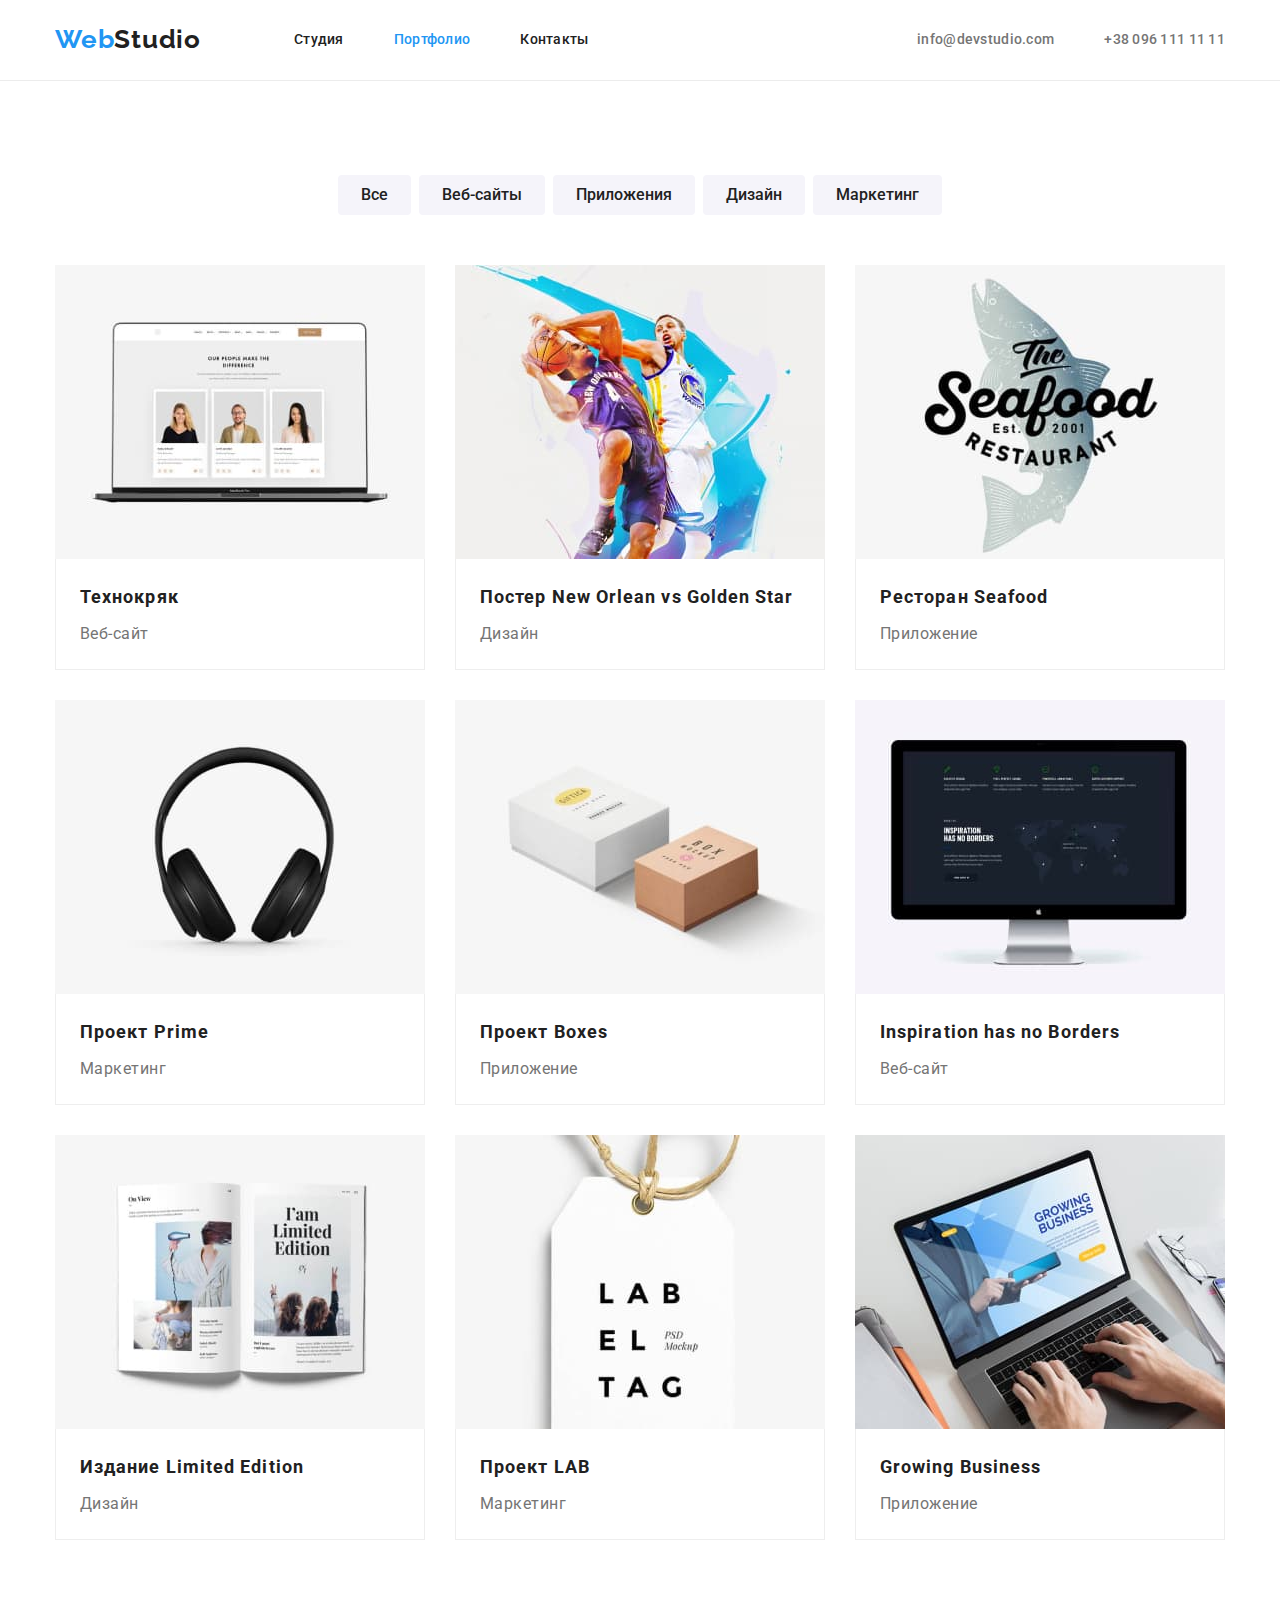
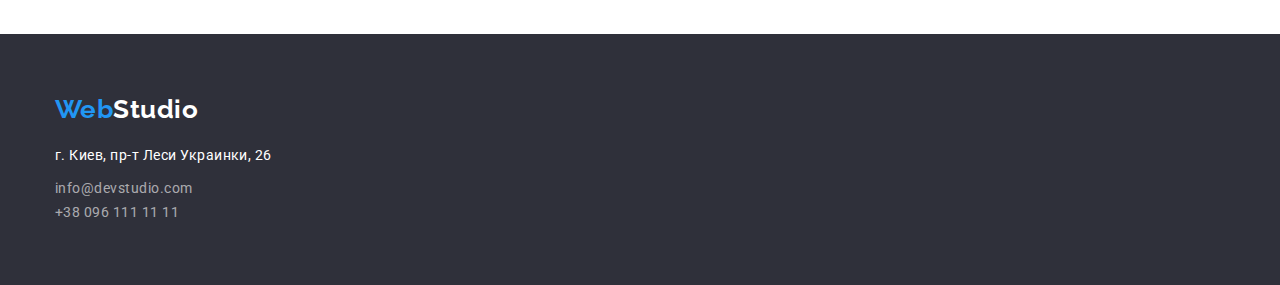
==== commit 54c5e935: "скрытый заголовок сделал" ====
--- a/portfolio.html
+++ b/portfolio.html
@@ -35,7 +35,7 @@
         <section class="project-filter">
             <div class="conteiner section">
                 <!-- Скрытый заголовок -->
-                <h1 class="hidden-title">Портфолио</h1>
+                <h1 class="visually-hidden">Портфолио</h1>
             <ul class="filter-button list">
                 <li class="item"><button type="button">Все</button></li>
                 <li class="item"><button type="button">Веб-сайты</button></li>
--- a/css/styles.css
+++ b/css/styles.css
@@ -41,11 +41,21 @@
 }
 
 /* Скрытый заголовки */
-.hidden-title {
+/* .hidden-title {
   visibility: hidden;
-  /* display: none; */
-}
-
+  display: none;
+} */
+
+.visually-hidden {
+  position: absolute;
+  width: 1px;
+  height: 1px;
+  margin: -1px;
+  padding: 0;
+  overflow: hidden;
+  border: 0;
+  clip: rect(0 0 0 0);
+}
 /* Стилизация кнопки */
 button {
   color: var(--title-text-color);
@@ -81,10 +91,6 @@
 }
 
 /* Падинги для одинаковых секций */
-.section {
-  padding-top: 94px;
-  padding-bottom: 94px;
-}
 
 /* Body */
 
@@ -192,7 +198,7 @@
   text-align: center;
 
   padding-top: 200px;
-  padding-bottom: 280px;
+  padding-bottom: 200px;
   max-width: 1600px;
   margin: 0 auto;
 }
@@ -241,6 +247,8 @@
 .advantage {
   color: var(--primery-text-color);
   background-color: var(--primery-bcg-color);
+  padding-top: 94px;
+  padding-bottom: 94px;
 }
 
 .advantage-list {
@@ -278,6 +286,7 @@
 .work-example {
   color: var(--primery-text-color);
   background-color: var(--primery-bcg-color);
+  padding-bottom: 94px;
 }
 
 .images-box {
@@ -308,6 +317,8 @@
 .employees {
   color: var(--primery-text-color);
   background-color: var(--employees-bcg-color);
+  padding-top: 94px;
+  padding-bottom: 94px;
 }
 
 .employees-cards {
@@ -361,9 +372,6 @@
 .page-footer {
   color: var(--primery-bcg-color);
   background-color: var(--hero-footer-bcg-color);
-}
-
-.flex-footer {
   padding-top: 60px;
   padding-bottom: 60px;
 }
@@ -394,6 +402,8 @@
   font-family: Roboto;
   font-size: 14px;
   line-height: 1.71;
+
+  margin-bottom: 9px;
 }
 
 .footer-contact .link:hover,
@@ -413,6 +423,10 @@
 /* Portfolio */
 
 /* Секция фильтр-кнопки */
+.project-filter {
+  padding-top: 94px;
+  padding-bottom: 94px;
+}
 
 .filter-button.list {
   margin-bottom: 50px;
@@ -420,7 +434,7 @@
   justify-content: center;
 }
 
-.filter-button > .item:not(last-child) {
+.filter-button > .item:not(:last-child) {
   margin-right: 8px;
 }
 
@@ -445,6 +459,9 @@
 /* Контент в карточках */
 .card-content {
   padding: 20px 24px;
+  border-bottom: 1px solid #eeeeee;
+  border-right: 1px solid #eeeeee;
+  border-left: 1px solid #eeeeee;
 }
 
 /* Заголовок карточек проектов */
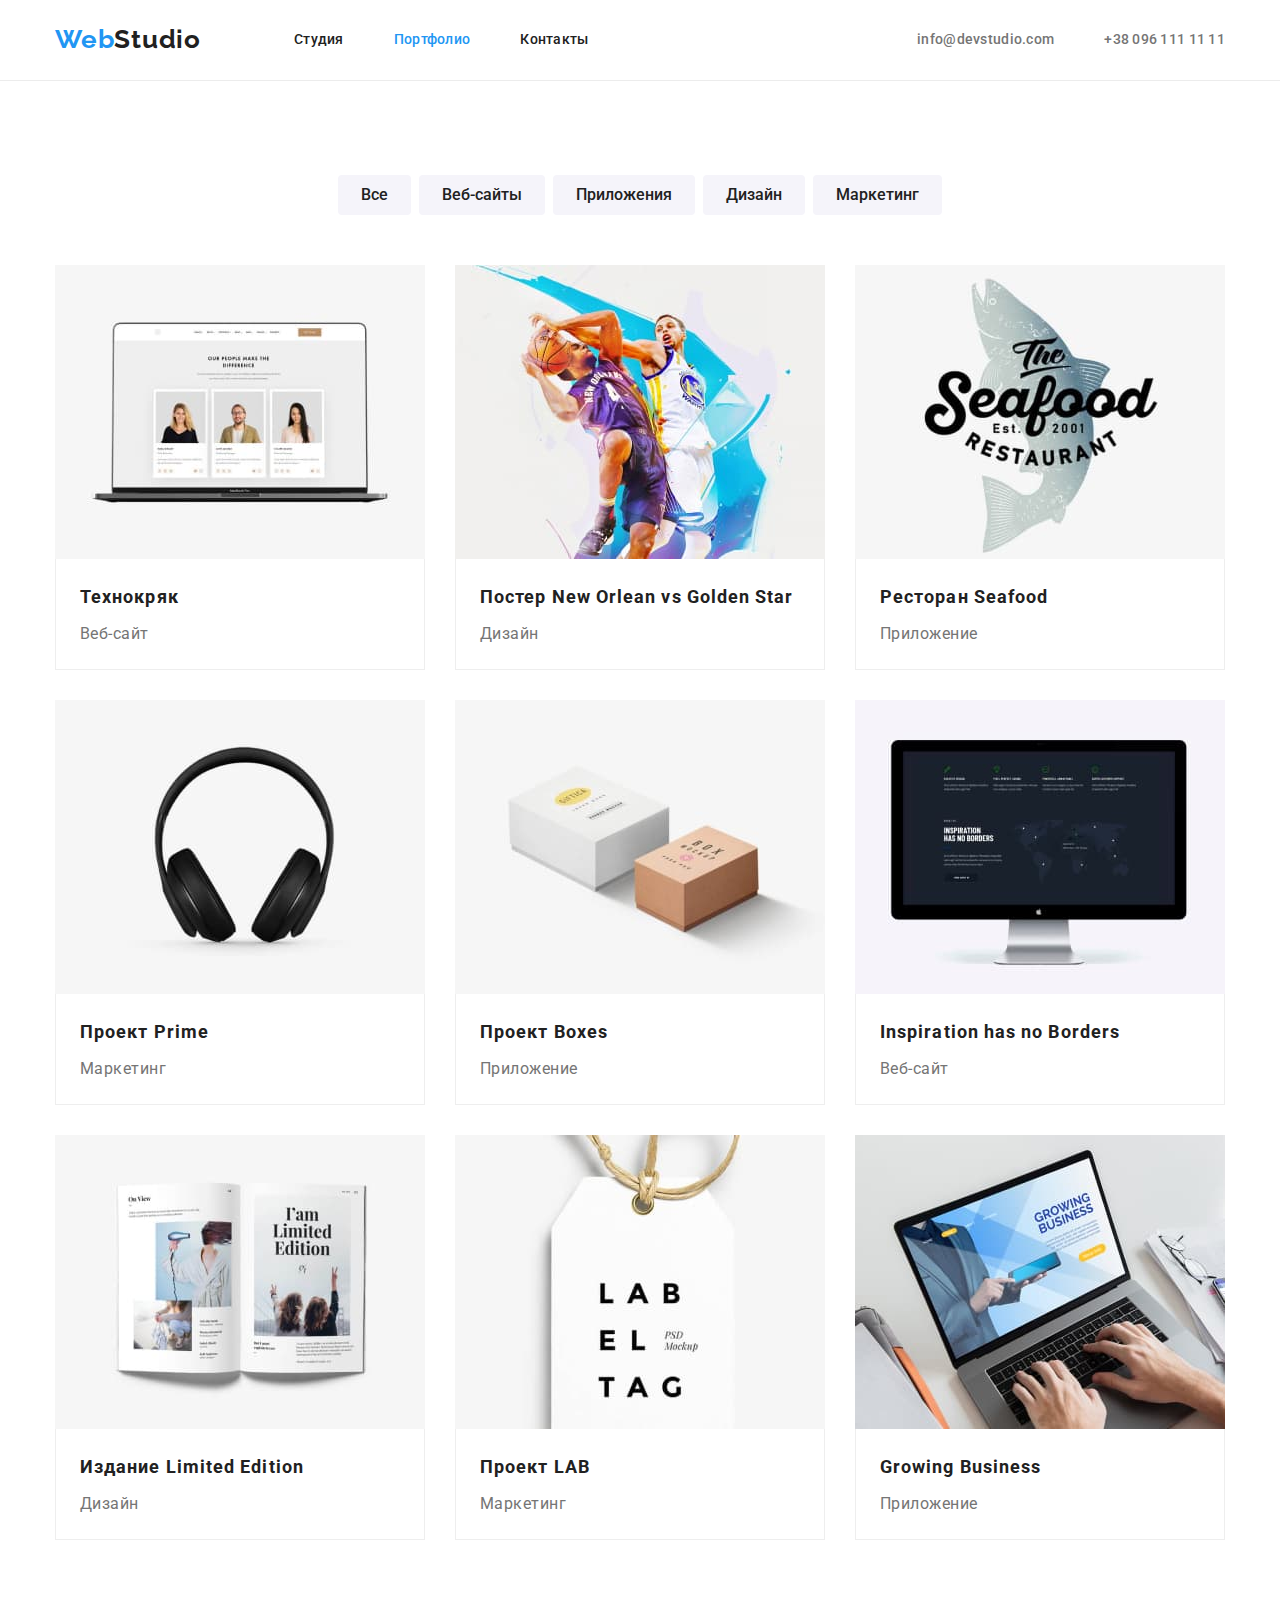
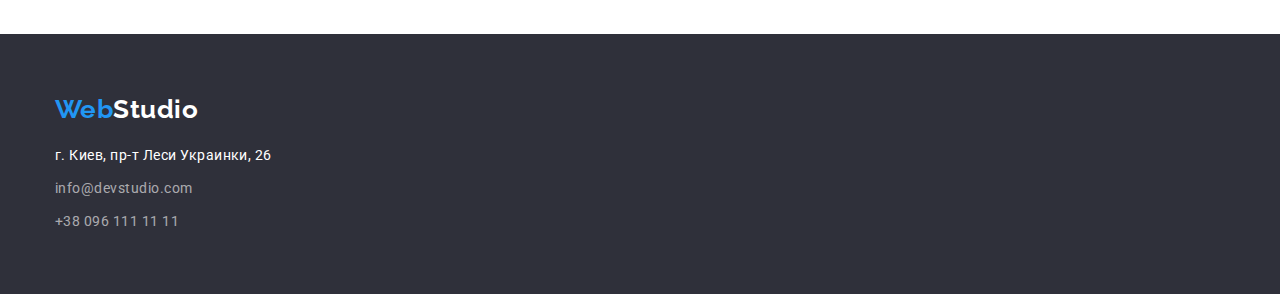
==== commit 3aa839a4: "сделал отступы в футере" ====
--- a/portfolio.html
+++ b/portfolio.html
@@ -153,9 +153,9 @@
             <a href="/" class="footer__link--logo"><span class="color__text--logo">Web</span>Studio</a>
         <address>
             <ul class="footer-contact list">
-                <li><p class="footer-text">г. Киев, пр-т Леси Украинки, 26</p></li>
-                <li><a class="link" href="mailto:info@devstudio.com">info@devstudio.com</a></li>
-                <li><a class="link" href="tel+380961111111">+38 096 111 11 11</a></li>
+                <li class="item"><p class="footer-text">г. Киев, пр-т Леси Украинки, 26</p></li>
+                <li class="item"><a class="link" href="mailto:info@devstudio.com">info@devstudio.com</a></li>
+                <li class="item"><a class="link" href="tel+380961111111">+38 096 111 11 11</a></li>
             </ul>
             </div>
         </address>
--- a/css/styles.css
+++ b/css/styles.css
@@ -31,6 +31,7 @@
   --employees-bcg-color: #f5f4fa;
   --footer-contact-color: rgba(255, 255, 255, 0.6);
   --hero-button-hover-color: #188ce8;
+  --border-color-cards: #eeeeee;
   --card-set-gap: 30px;
   --primery-gap: 30px;
 }
@@ -402,7 +403,9 @@
   font-family: Roboto;
   font-size: 14px;
   line-height: 1.71;
-
+}
+
+.footer-contact > .item:not(:last-child) {
   margin-bottom: 9px;
 }
 
@@ -459,9 +462,9 @@
 /* Контент в карточках */
 .card-content {
   padding: 20px 24px;
-  border-bottom: 1px solid #eeeeee;
-  border-right: 1px solid #eeeeee;
-  border-left: 1px solid #eeeeee;
+  border-bottom: 1px solid var(--border-color-cards);
+  border-right: 1px solid var(--border-color-cards);
+  border-left: 1px solid var(--border-color-cards);
 }
 
 /* Заголовок карточек проектов */
